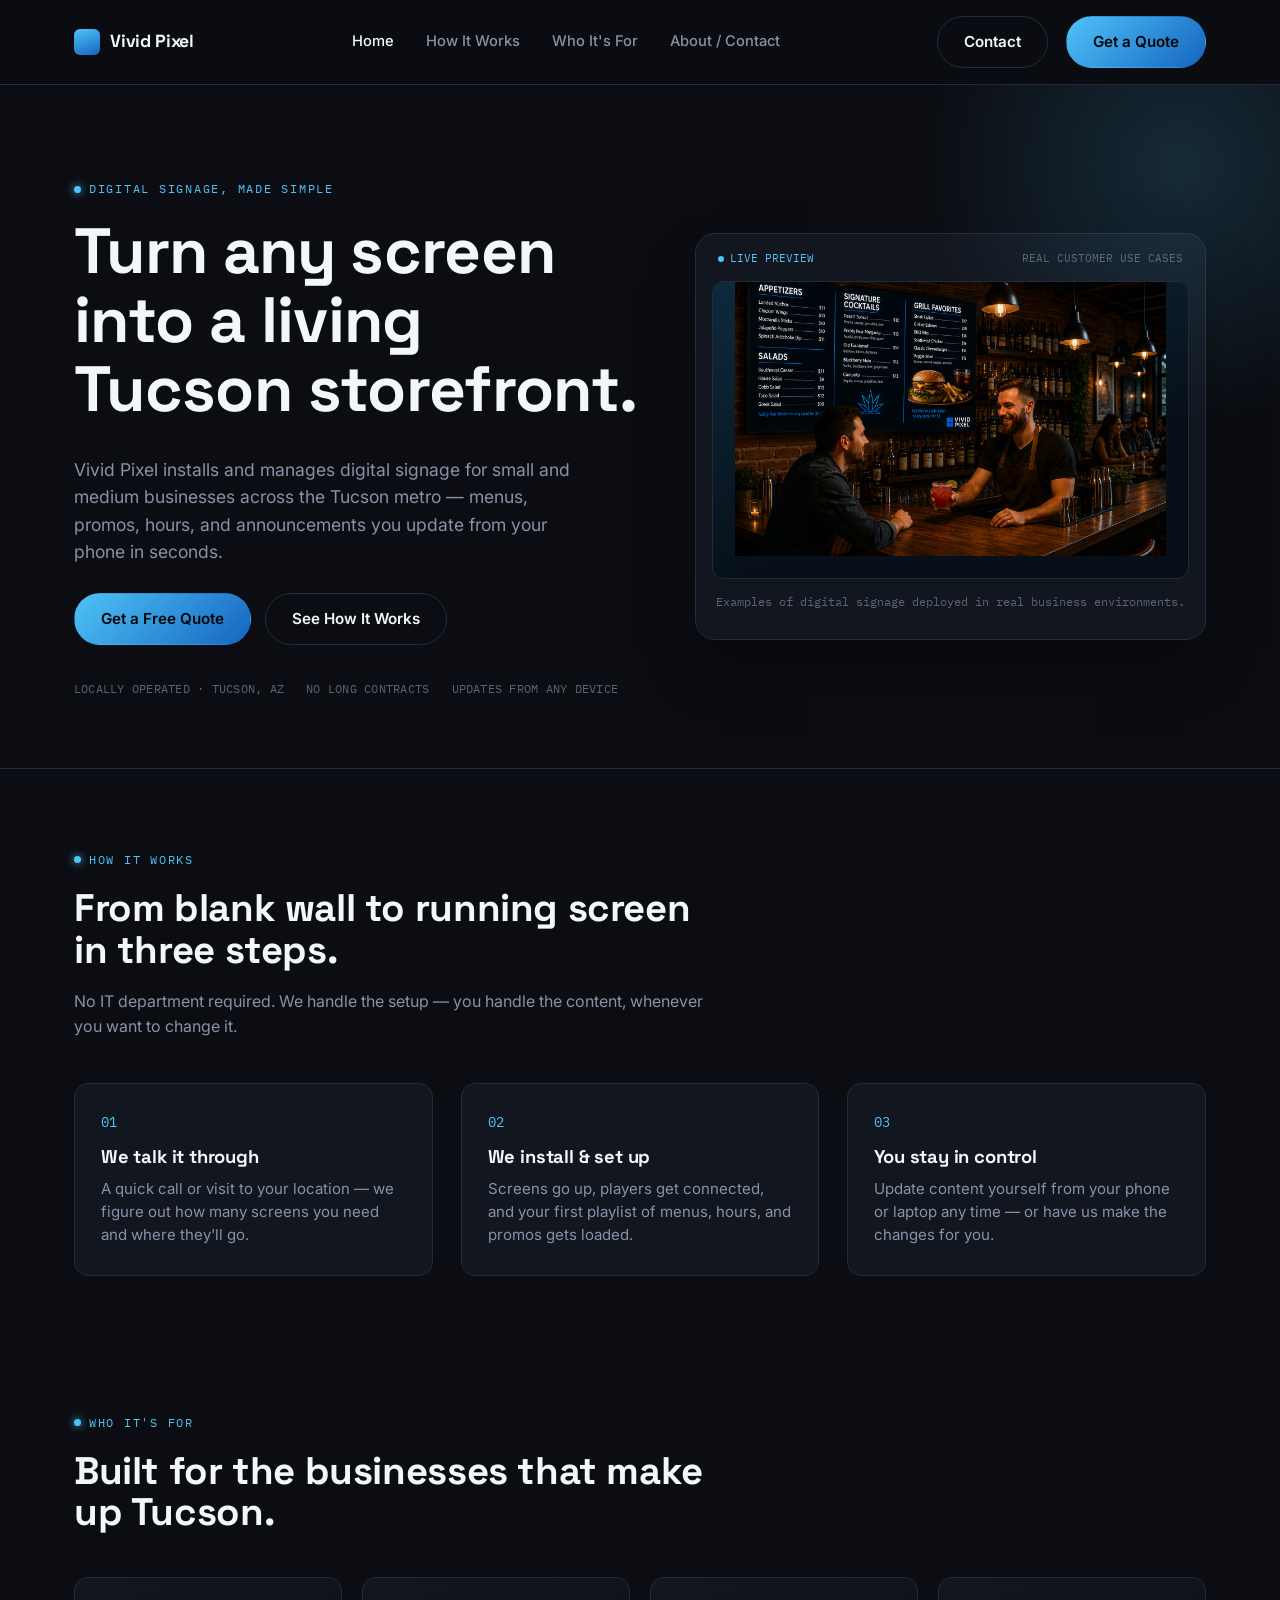
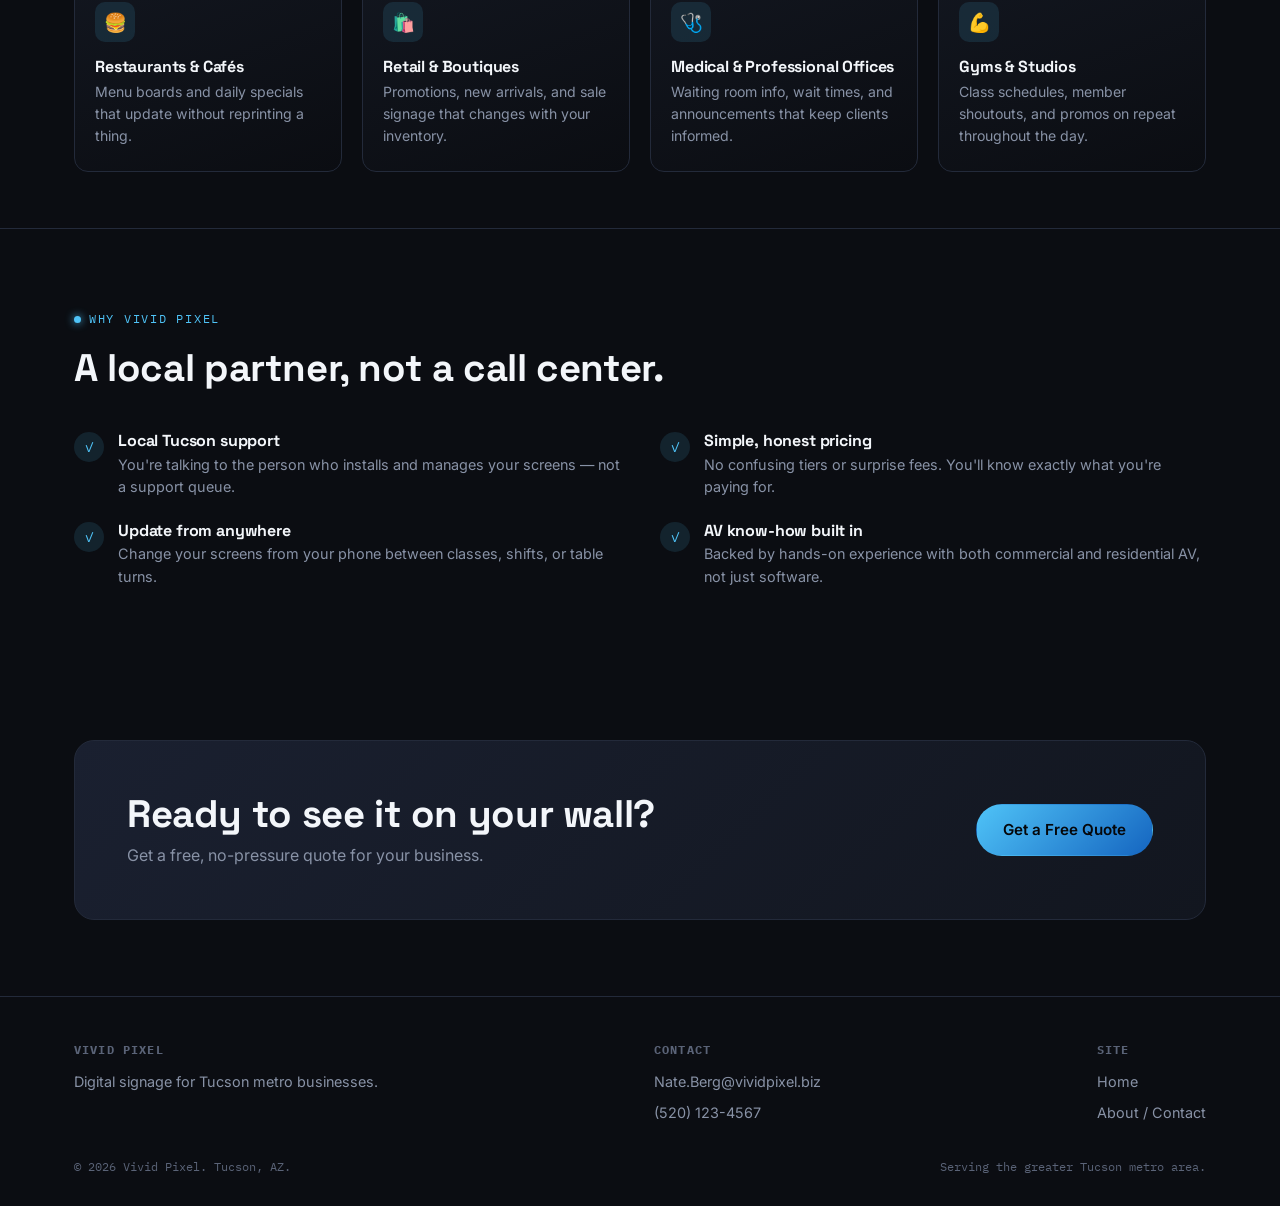
==== index.html @ 78b9375d "Remove screen progress bar from index.html Removed the screen progress bar from the HTML." ====
<!DOCTYPE html>
<html lang="en">
<head>
<meta charset="UTF-8">
<meta name="viewport" content="width=device-width, initial-scale=1.0">
<title>Vivid Pixel — Digital Signage for Tucson Businesses</title>
<meta name="description" content="Vivid Pixel puts easy, affordable digital signage on your screens — menus, promos, and updates you can push from your phone. Serving the Tucson, AZ metro area.">
<link rel="icon" href="assets/logo.png">
<link rel="preconnect" href="https://fonts.googleapis.com">
<link href="https://fonts.googleapis.com/css2?family=Space+Grotesk:wght@500;700&family=Inter:wght@400;500;600&family=IBM+Plex+Mono:wght@400;500&display=swap" rel="stylesheet">
<link rel="stylesheet" href="style.css">
</head>
<body>

<header class="site-header">
  <div class="wrap">
    <a href="index.html" class="brand">
      <span class="brand-mark"></span>
      Vivid Pixel
    </a>
    <nav class="main-nav">
      <a class="nav-link" href="index.html" aria-current="page">Home</a>
      <a class="nav-link" href="index.html#how-it-works">How It Works</a>
      <a class="nav-link" href="index.html#who-its-for">Who It's For</a>
      <a class="nav-link" href="about.html">About / Contact</a>
    </nav>
    <div class="nav-cta">
      <a href="about.html" class="btn btn-ghost">Contact</a>
      <a href="about.html#quote" class="btn btn-primary">Get a Quote</a>
      <button class="menu-toggle" aria-label="Toggle menu" aria-expanded="false">☰</button>
    </div>
  </div>
</header>

<main>
  <!-- HERO -->
  <section class="hero">
    <div class="wrap hero-grid">
      <div class="hero-copy">
        <span class="eyebrow">Digital Signage, Made Simple</span>
        <h1>Turn any screen into a living Tucson storefront.</h1>
        <p class="lead">Vivid Pixel installs and manages digital signage for small and medium businesses across the Tucson metro — menus, promos, hours, and announcements you update from your phone in seconds.</p>
        <div class="hero-actions">
          <a href="about.html#quote" class="btn btn-primary">Get a Free Quote</a>
          <a href="#how-it-works" class="btn btn-ghost">See How It Works</a>
        </div>
        <div class="hero-trust">
          <span>LOCALLY OPERATED · TUCSON, AZ</span>
          <span>NO LONG CONTRACTS</span>
          <span>UPDATES FROM ANY DEVICE</span>
        </div>
      </div>

      <div class="hero-visual">
        <div class="screen-mockup">
          <div class="screen-mockup-bar">
            <span class="live">LIVE PREVIEW</span>
            <span>REAL CUSTOMER USE CASES</span>
          </div>
          <div class="screen image-screen">
            <div class="slide active">
              <img src="assets/industries/restaurant-menu-01.png" alt="Restaurant Menu Preview" />
            </div>
            <div class="slide">
              <img src="assets/industries/salon-services-01.png" alt="Salon Services Preview" />
            </div>
          </div>
        <p class="mockup-caption">Examples of digital signage deployed in real business environments.</p>
      </div>
    </div>
  </section>

  <hr class="divider">

  <!-- HOW IT WORKS -->
  <section id="how-it-works">
    <div class="wrap">
      <div class="section-head">
        <span class="eyebrow">How It Works</span>
        <h2>From blank wall to running screen in three steps.</h2>
        <p>No IT department required. We handle the setup — you handle the content, whenever you want to change it.</p>
      </div>
      <div class="steps">
        <div class="step">
          <span class="num">01</span>
          <h3>We talk it through</h3>
          <p>A quick call or visit to your location — we figure out how many screens you need and where they'll go.</p>
        </div>
        <div class="step">
          <span class="num">02</span>
          <h3>We install &amp; set up</h3>
          <p>Screens go up, players get connected, and your first playlist of menus, hours, and promos gets loaded.</p>
        </div>
        <div class="step">
          <span class="num">03</span>
          <h3>You stay in control</h3>
          <p>Update content yourself from your phone or laptop any time — or have us make the changes for you.</p>
        </div>
      </div>
    </div>
  </section>

  <!-- WHO IT'S FOR -->
  <section id="who-its-for" class="tight">
    <div class="wrap">
      <div class="section-head">
        <span class="eyebrow">Who It's For</span>
        <h2>Built for the businesses that make up Tucson.</h2>
      </div>
      <div class="use-grid">
        <div class="use-card">
          <div class="icon">🍔</div>
          <h3>Restaurants &amp; Cafés</h3>
          <p>Menu boards and daily specials that update without reprinting a thing.</p>
        </div>
        <div class="use-card">
          <div class="icon">🛍️</div>
          <h3>Retail &amp; Boutiques</h3>
          <p>Promotions, new arrivals, and sale signage that changes with your inventory.</p>
        </div>
        <div class="use-card">
          <div class="icon">🩺</div>
          <h3>Medical &amp; Professional Offices</h3>
          <p>Waiting room info, wait times, and announcements that keep clients informed.</p>
        </div>
        <div class="use-card">
          <div class="icon">💪</div>
          <h3>Gyms &amp; Studios</h3>
          <p>Class schedules, member shoutouts, and promos on repeat throughout the day.</p>
        </div>
      </div>
    </div>
  </section>

  <hr class="divider">

  <!-- WHY VIVID PIXEL -->
  <section>
    <div class="wrap">
      <div class="section-head">
        <span class="eyebrow">Why Vivid Pixel</span>
        <h2>A local partner, not a call center.</h2>
      </div>
      <div class="why-grid">
        <div class="why-item">
          <span class="mark">✓</span>
          <div>
            <h3>Local Tucson support</h3>
            <p>You're talking to the person who installs and manages your screens — not a support queue.</p>
          </div>
        </div>
        <div class="why-item">
          <span class="mark">✓</span>
          <div>
            <h3>Simple, honest pricing</h3>
            <p>No confusing tiers or surprise fees. You'll know exactly what you're paying for.</p>
          </div>
        </div>
        <div class="why-item">
          <span class="mark">✓</span>
          <div>
            <h3>Update from anywhere</h3>
            <p>Change your screens from your phone between classes, shifts, or table turns.</p>
          </div>
        </div>
        <div class="why-item">
          <span class="mark">✓</span>
          <div>
            <h3>AV know-how built in</h3>
            <p>Backed by hands-on experience with both commercial and residential AV, not just software.</p>
          </div>
        </div>
      </div>
    </div>
  </section>

  <!-- CTA -->
  <section>
    <div class="wrap">
      <div class="cta-band">
        <div>
          <h2>Ready to see it on your wall?</h2>
          <p>Get a free, no-pressure quote for your business.</p>
        </div>
        <a href="about.html#quote" class="btn btn-primary">Get a Free Quote</a>
      </div>
    </div>
  </section>
</main>

<footer class="site-footer">
  <div class="wrap">
    <div class="footer-grid">
      <div class="footer-col">
        <h4>Vivid Pixel</h4>
        <p>Digital signage for Tucson metro businesses.</p>
      </div>
      <div class="footer-col">
        <h4>Contact</h4>
        <a href="mailto:Nate.Berg@vividpixel.biz">Nate.Berg@vividpixel.biz</a>
        <a href="tel:5201234567">(520) 123-4567</a>
      </div>
      <div class="footer-col">
        <h4>Site</h4>
        <a href="index.html">Home</a>
        <a href="about.html">About / Contact</a>
      </div>
    </div>
    <div class="footer-bottom">
      <span>© 2026 Vivid Pixel. Tucson, AZ.</span>
      <span>Serving the greater Tucson metro area.</span>
    </div>
  </div>
</footer>

<script src="script.js"></script>
</body>
</html>
---- style.css ----
/* ===== Vivid Pixel — Design Tokens ===== */
:root {
  --bg: #0B0D12;
  --surface: #12161F;
  --surface-2: #1A2030;
  --border: #232A3A;
  --blue-light: #4FC3F7;
  --blue-deep: #1565C0;
  --white: #F3F6FA;
  --muted: #8892A6;
  --muted-dim: #5A6377;

  --font-display: 'Space Grotesk', sans-serif;
  --font-body: 'Inter', sans-serif;
  --font-mono: 'IBM Plex Mono', monospace;

  --radius: 14px;
  --radius-sm: 8px;
  --max-width: 1180px;
}

* { box-sizing: border-box; }
html { scroll-behavior: smooth; }

body {
  margin: 0;
  background: var(--bg);
  color: var(--white);
  font-family: var(--font-body);
  line-height: 1.55;
  -webkit-font-smoothing: antialiased;
}

img { max-width: 100%; display: block; }

a { color: inherit; text-decoration: none; }

.wrap {
  max-width: var(--max-width);
  margin: 0 auto;
  padding: 0 24px;
}

h1, h2, h3 {
  font-family: var(--font-display);
  font-weight: 700;
  line-height: 1.08;
  margin: 0 0 0.5em 0;
  letter-spacing: -0.01em;
}

h1 { font-size: clamp(2.4rem, 5vw, 4rem); }
h2 { font-size: clamp(1.7rem, 3.2vw, 2.4rem); }
h3 { font-size: 1.15rem; }

p { color: var(--muted); margin: 0 0 1em 0; }

.eyebrow {
  font-family: var(--font-mono);
  font-size: 0.78rem;
  letter-spacing: 0.14em;
  text-transform: uppercase;
  color: var(--blue-light);
  display: inline-flex;
  align-items: center;
  gap: 8px;
  margin-bottom: 18px;
}

.eyebrow::before {
  content: '';
  width: 7px;
  height: 7px;
  border-radius: 50%;
  background: var(--blue-light);
  box-shadow: 0 0 8px var(--blue-light);
}

/* Buttons */
.btn {
  display: inline-flex;
  align-items: center;
  justify-content: center;
  gap: 8px;
  padding: 13px 26px;
  border-radius: 999px;
  font-family: var(--font-body);
  font-weight: 600;
  font-size: 0.95rem;
  cursor: pointer;
  border: 1px solid transparent;
  transition: transform 0.15s ease, box-shadow 0.15s ease, background 0.15s ease, border-color 0.15s ease;
}

.btn:focus-visible {
  outline: 2px solid var(--blue-light);
  outline-offset: 3px;
}

.btn-primary {
  background: linear-gradient(135deg, var(--blue-light), var(--blue-deep));
  color: #05070A;
}
.btn-primary:hover { transform: translateY(-2px); box-shadow: 0 10px 24px rgba(79, 195, 247, 0.28); }

.btn-ghost {
  background: transparent;
  border-color: var(--border);
  color: var(--white);
}
.btn-ghost:hover { border-color: var(--blue-light); color: var(--blue-light); }

/* ===== Header ===== */
.site-header {
  position: sticky;
  top: 0;
  z-index: 50;
  background: rgba(11, 13, 18, 0.85);
  backdrop-filter: blur(10px);
  border-bottom: 1px solid var(--border);
}

.site-header .wrap {
  display: flex;
  align-items: center;
  justify-content: space-between;
  padding-top: 16px;
  padding-bottom: 16px;
}

.brand {
  display: flex;
  align-items: center;
  gap: 10px;
  font-family: var(--font-display);
  font-weight: 700;
  font-size: 1.1rem;
  letter-spacing: -0.01em;
}

.brand-mark {
  width: 26px;
  height: 26px;
  border-radius: 6px;
  background: linear-gradient(160deg, var(--blue-light), var(--blue-deep));
  flex-shrink: 0;
}

nav.main-nav {
  display: flex;
  align-items: center;
  gap: 32px;
}

nav.main-nav a.nav-link {
  font-size: 0.92rem;
  color: var(--muted);
  font-weight: 500;
  transition: color 0.15s ease;
}
nav.main-nav a.nav-link:hover,
nav.main-nav a.nav-link[aria-current="page"] { color: var(--white); }

.nav-cta { display: flex; align-items: center; gap: 18px; }

.menu-toggle {
  display: none;
  background: none;
  border: 1px solid var(--border);
  border-radius: 8px;
  width: 42px;
  height: 42px;
  color: var(--white);
  font-size: 1.3rem;
  cursor: pointer;
}

@media (max-width: 860px) {
  nav.main-nav { display: none; }
  .nav-cta .btn-ghost { display: none; }
  .menu-toggle { display: block; }

  nav.main-nav.open {
    display: flex;
    flex-direction: column;
    align-items: flex-start;
    gap: 4px;
    position: absolute;
    top: 68px;
    left: 0;
    right: 0;
    background: var(--surface);
    border-bottom: 1px solid var(--border);
    padding: 12px 24px 20px;
  }
  nav.main-nav.open a.nav-link {
    padding: 12px 0;
    width: 100%;
    border-bottom: 1px solid var(--border);
  }
}

/* ===== Hero ===== */
.hero {
  padding: 90px 0 70px;
  position: relative;
  overflow: hidden;
}

.hero::before {
  content: '';
  position: absolute;
  top: -180px;
  right: -160px;
  width: 520px;
  height: 520px;
  background: radial-gradient(circle, rgba(79,195,247,0.16), transparent 70%);
  pointer-events: none;
}

.hero-grid {
  display: grid;
  grid-template-columns: 1.05fr 0.95fr;
  gap: 56px;
  align-items: center;
}

@media (max-width: 900px) {
  .hero-grid { grid-template-columns: 1fr; }
}

.hero-copy p.lead {
  font-size: 1.1rem;
  max-width: 46ch;
  margin-bottom: 28px;
}

.hero-actions { display: flex; gap: 14px; flex-wrap: wrap; margin-bottom: 34px; }

.hero-trust {
  display: flex;
  gap: 22px;
  flex-wrap: wrap;
  font-family: var(--font-mono);
  font-size: 0.78rem;
  color: var(--muted-dim);
  letter-spacing: 0.02em;
}

/* Signature: mock signage screen */
.screen-mockup {
  background: var(--surface);
  border: 1px solid var(--border);
  border-radius: 20px;
  padding: 16px;
  box-shadow: 0 30px 60px -20px rgba(0,0,0,0.6);
}

.screen-mockup-bar {
  display: flex;
  align-items: center;
  justify-content: space-between;
  padding: 0 6px 14px;
  font-family: var(--font-mono);
  font-size: 0.7rem;
  color: var(--muted-dim);
}

.screen-mockup-bar .live {
  display: inline-flex;
  align-items: center;
  gap: 6px;
  color: var(--blue-light);
}
.screen-mockup-bar .live::before {
  content: '';
  width: 6px;
  height: 6px;
  border-radius: 50%;
  background: var(--blue-light);
  animation: pulse 1.6s infinite ease-in-out;
}

@keyframes pulse {
  0%, 100% { opacity: 1; }
  50% { opacity: 0.25; }
}

.screen {
  position: relative;
  aspect-ratio: 16 / 10;
  border-radius: 12px;
  overflow: hidden;
  background: linear-gradient(160deg, #0E2A3D, #071019 65%);
  border: 1px solid var(--border);
}

.slide {
  position: absolute;
  inset: 0;
  display: flex;
  flex-direction: column;
  justify-content: flex-end;
  padding: 22px;
  opacity: 0;
  transform: scale(1.02);
  transition: opacity 0.6s ease, transform 0.6s ease;
}
.slide.active { opacity: 1; transform: scale(1); }

.slide .tag {
  font-family: var(--font-mono);
  font-size: 0.68rem;
  color: var(--blue-light);
  letter-spacing: 0.1em;
  text-transform: uppercase;
  margin-bottom: 8px;
}
.slide h4 {
  font-family: var(--font-display);
  font-size: 1.5rem;
  margin: 0 0 4px 0;
  color: var(--white);
}
.slide p { color: rgba(243,246,250,0.75); margin: 0; font-size: 0.9rem; }

.screen-progress {
  height: 3px;
  background: var(--border);
  border-radius: 3px;
  margin-top: 12px;
  overflow: hidden;
}
.screen-progress-bar {
  height: 100%;
  width: 0%;
  background: linear-gradient(90deg, var(--blue-light), var(--blue-deep));
}
.screen-progress-bar.animate { animation: fillbar 4s linear; }
@keyframes fillbar { from { width: 0%; } to { width: 100%; } }

.mockup-caption {
  text-align: center;
  font-family: var(--font-mono);
  font-size: 0.72rem;
  color: var(--muted-dim);
  margin-top: 14px;
}

/* ===== Sections ===== */
section { padding: 76px 0; }
section.tight { padding: 56px 0; }
.section-head { max-width: 640px; margin-bottom: 44px; }
.section-head p { margin: 0; }

.divider { border: none; border-top: 1px solid var(--border); margin: 0; }

/* Steps */
.steps {
  display: grid;
  grid-template-columns: repeat(3, 1fr);
  gap: 28px;
}
@media (max-width: 780px) { .steps { grid-template-columns: 1fr; } }

.step {
  background: var(--surface);
  border: 1px solid var(--border);
  border-radius: var(--radius);
  padding: 28px 26px;
}
.step .num {
  font-family: var(--font-mono);
  color: var(--blue-light);
  font-size: 0.85rem;
  margin-bottom: 14px;
  display: block;
}
.step h3 { margin-bottom: 10px; }
.step p { margin: 0; font-size: 0.94rem; }

/* Use case grid */
.use-grid {
  display: grid;
  grid-template-columns: repeat(4, 1fr);
  gap: 20px;
}
@media (max-width: 980px) { .use-grid { grid-template-columns: repeat(2, 1fr); } }
@media (max-width: 560px) { .use-grid { grid-template-columns: 1fr; } }

.use-card {
  border: 1px solid var(--border);
  border-radius: var(--radius);
  padding: 24px 20px;
  background: linear-gradient(160deg, var(--surface), var(--bg));
  transition: border-color 0.15s ease, transform 0.15s ease;
}
.use-card:hover { border-color: var(--blue-light); transform: translateY(-3px); }
.use-card .icon {
  width: 40px; height: 40px;
  border-radius: 10px;
  background: rgba(79,195,247,0.12);
  color: var(--blue-light);
  display: flex; align-items: center; justify-content: center;
  margin-bottom: 16px;
  font-size: 1.15rem;
}
.use-card h3 { font-size: 1rem; margin-bottom: 6px; }
.use-card p { font-size: 0.88rem; margin: 0; }

/* Why list */
.why-grid {
  display: grid;
  grid-template-columns: repeat(2, 1fr);
  gap: 24px 40px;
}
@media (max-width: 700px) { .why-grid { grid-template-columns: 1fr; } }

.why-item { display: flex; gap: 14px; }
.why-item .mark {
  flex-shrink: 0;
  width: 30px; height: 30px;
  border-radius: 50%;
  background: rgba(79,195,247,0.12);
  color: var(--blue-light);
  display: flex; align-items: center; justify-content: center;
  font-family: var(--font-mono);
  font-size: 0.85rem;
}
.why-item h3 { font-size: 1rem; margin-bottom: 4px; }
.why-item p { margin: 0; font-size: 0.9rem; }

/* CTA band */
.cta-band {
  background: linear-gradient(135deg, var(--surface-2), var(--surface));
  border: 1px solid var(--border);
  border-radius: 20px;
  padding: 52px;
  display: flex;
  align-items: center;
  justify-content: space-between;
  gap: 30px;
  flex-wrap: wrap;
}
.cta-band h2 { margin-bottom: 8px; }
.cta-band p { margin: 0; }

/* Footer */
footer.site-footer {
  border-top: 1px solid var(--border);
  padding: 44px 0 30px;
}
.footer-grid {
  display: flex;
  justify-content: space-between;
  gap: 30px;
  flex-wrap: wrap;
  margin-bottom: 26px;
}
.footer-col h4 {
  font-family: var(--font-mono);
  font-size: 0.72rem;
  letter-spacing: 0.1em;
  text-transform: uppercase;
  color: var(--muted-dim);
  margin: 0 0 12px 0;
}
.footer-col a, .footer-col p {
  display: block;
  font-size: 0.9rem;
  color: var(--muted);
  margin: 0 0 8px 0;
}
.footer-col a:hover { color: var(--blue-light); }
.footer-bottom {
  font-family: var(--font-mono);
  font-size: 0.75rem;
  color: var(--muted-dim);
  display: flex;
  justify-content: space-between;
  flex-wrap: wrap;
  gap: 10px;
}

/* ===== About / Contact page ===== */
.about-grid {
  display: grid;
  grid-template-columns: 1fr 1fr;
  gap: 56px;
  align-items: start;
}
@media (max-width: 900px) { .about-grid { grid-template-columns: 1fr; } }

.badge-row { display: flex; gap: 10px; flex-wrap: wrap; margin-top: 22px; }
.badge {
  font-family: var(--font-mono);
  font-size: 0.72rem;
  color: var(--muted);
  border: 1px solid var(--border);
  border-radius: 999px;
  padding: 6px 12px;
}

.contact-card {
  background: var(--surface);
  border: 1px solid var(--border);
  border-radius: var(--radius);
  padding: 32px;
}
.contact-row {
  display: flex;
  gap: 14px;
  padding: 14px 0;
  border-bottom: 1px solid var(--border);
}
.contact-row:last-child { border-bottom: none; }
.contact-row .icon {
  width: 34px; height: 34px;
  border-radius: 8px;
  background: rgba(79,195,247,0.12);
  color: var(--blue-light);
  display: flex; align-items: center; justify-content: center;
  flex-shrink: 0;
  font-size: 0.95rem;
}
.contact-row .label {
  font-family: var(--font-mono);
  font-size: 0.68rem;
  letter-spacing: 0.08em;
  text-transform: uppercase;
  color: var(--muted-dim);
  margin-bottom: 2px;
}
.contact-row .value { color: var(--white); font-size: 0.96rem; }
.contact-row .note { color: var(--muted-dim); font-size: 0.8rem; margin-top: 2px; }

form.quote-form {
  background: var(--surface);
  border: 1px solid var(--border);
  border-radius: var(--radius);
  padding: 32px;
  display: grid;
  gap: 18px;
}
.form-row { display: grid; grid-template-columns: 1fr 1fr; gap: 18px; }
@media (max-width: 560px) { .form-row { grid-template-columns: 1fr; } }

.field label {
  display: block;
  font-family: var(--font-mono);
  font-size: 0.72rem;
  letter-spacing: 0.06em;
  text-transform: uppercase;
  color: var(--muted-dim);
  margin-bottom: 8px;
}
.field input,
.field textarea,
.field select {
  width: 100%;
  background: var(--bg);
  border: 1px solid var(--border);
  border-radius: var(--radius-sm);
  padding: 12px 14px;
  color: var(--white);
  font-family: var(--font-body);
  font-size: 0.95rem;
}
.field input:focus,
.field textarea:focus,
.field select:focus {
  outline: none;
  border-color: var(--blue-light);
}
.field textarea { resize: vertical; min-height: 110px; }

.form-note {
  font-size: 0.82rem;
  color: var(--muted-dim);
  margin: 0;
}

.story p { font-size: 1rem; }
.story p:last-child { margin-bottom: 0; }
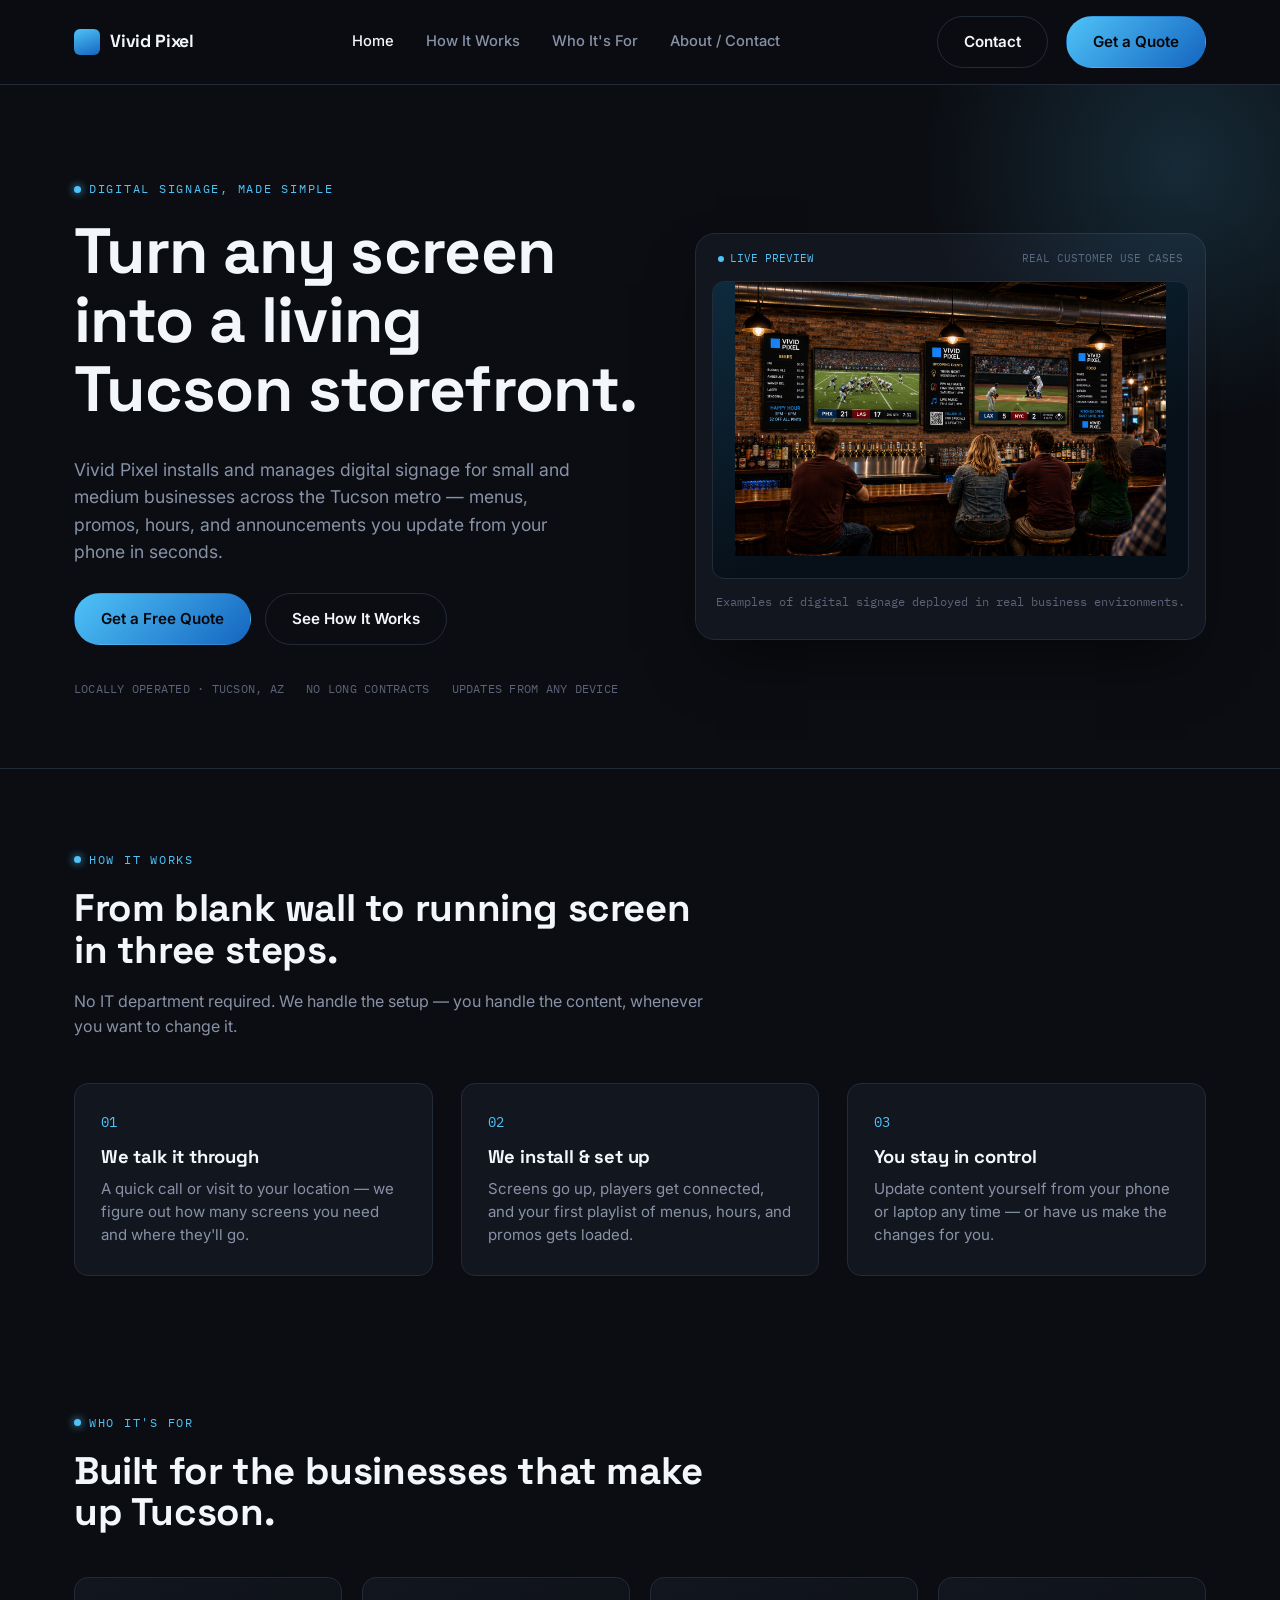
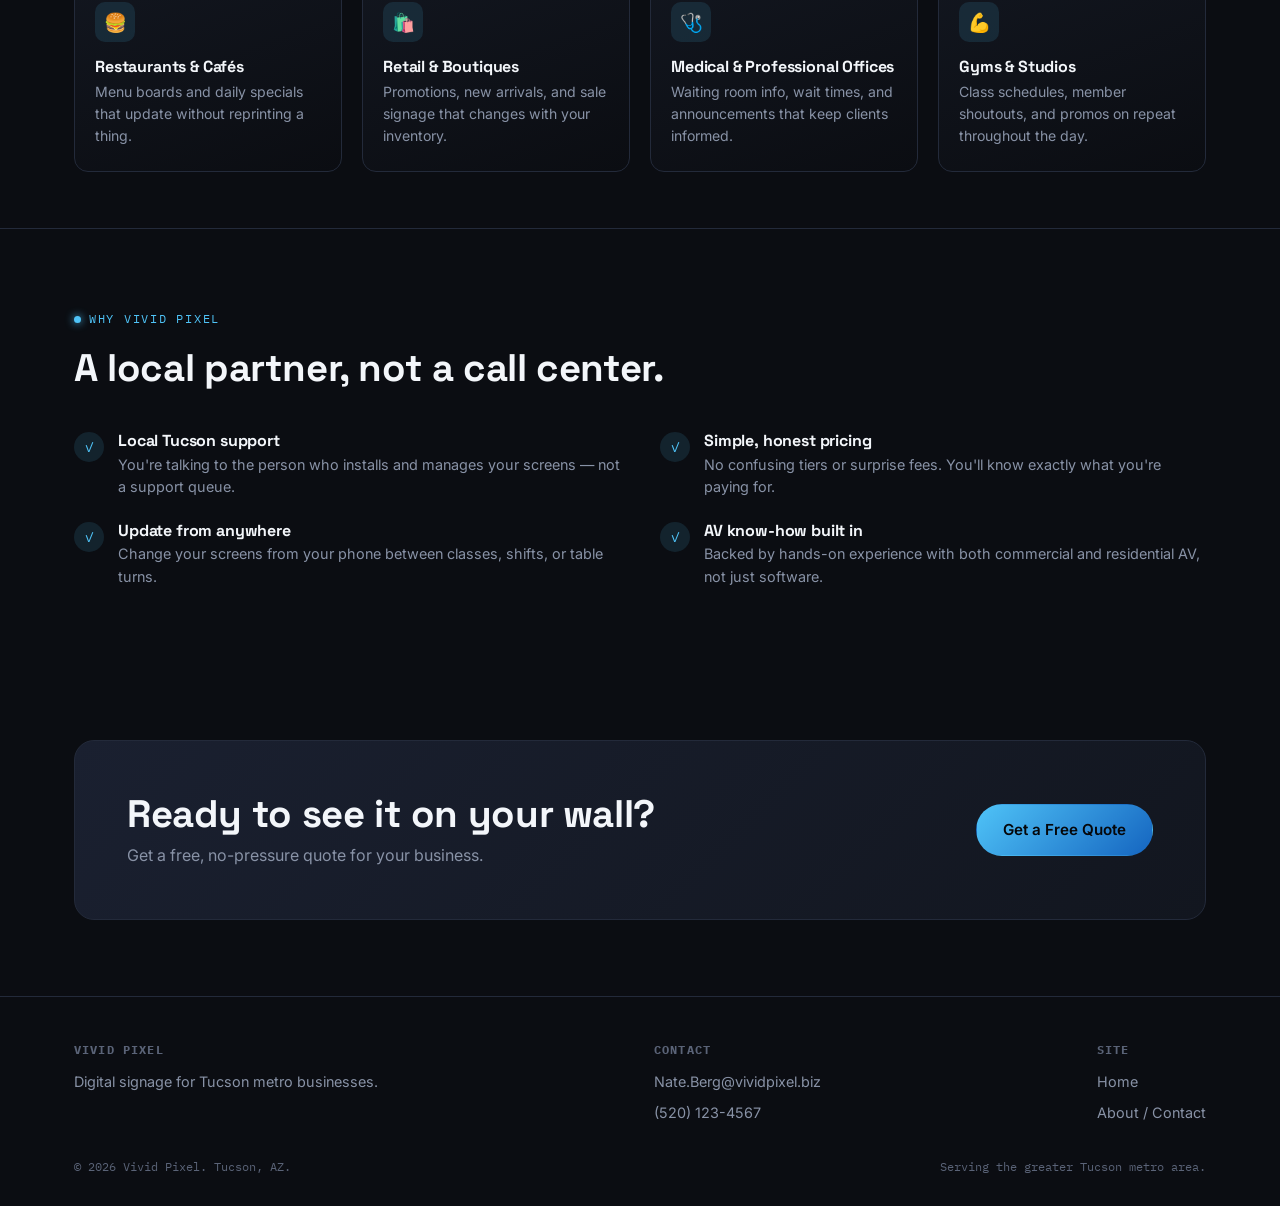
==== commit ae85dca3: "Replace restaurant menu image with sports bar menu" ====
--- a/index.html
+++ b/index.html
@@ -59,10 +59,13 @@
           </div>
           <div class="screen image-screen">
             <div class="slide active">
-              <img src="assets/industries/restaurant-menu-01.png" alt="Restaurant Menu Preview" />
+              <img src="assets/industries/sportsbar-menu-01.png" alt="Restaurant Menu Preview" />
             </div>
             <div class="slide">
               <img src="assets/industries/salon-services-01.png" alt="Salon Services Preview" />
+            </div>
+            <div class="slide">
+              <img src="assets/industries/restaurant-menu-01.png" alt="Restaurant Menu Preview" />
             </div>
           </div>
         <p class="mockup-caption">Examples of digital signage deployed in real business environments.</p>
--- a/style.css
+++ b/style.css
@@ -324,21 +324,6 @@
 }
 .slide p { color: rgba(243,246,250,0.75); margin: 0; font-size: 0.9rem; }
 
-.screen-progress {
-  height: 3px;
-  background: var(--border);
-  border-radius: 3px;
-  margin-top: 12px;
-  overflow: hidden;
-}
-.screen-progress-bar {
-  height: 100%;
-  width: 0%;
-  background: linear-gradient(90deg, var(--blue-light), var(--blue-deep));
-}
-.screen-progress-bar.animate { animation: fillbar 4s linear; }
-@keyframes fillbar { from { width: 0%; } to { width: 100%; } }
-
 .mockup-caption {
   text-align: center;
   font-family: var(--font-mono);
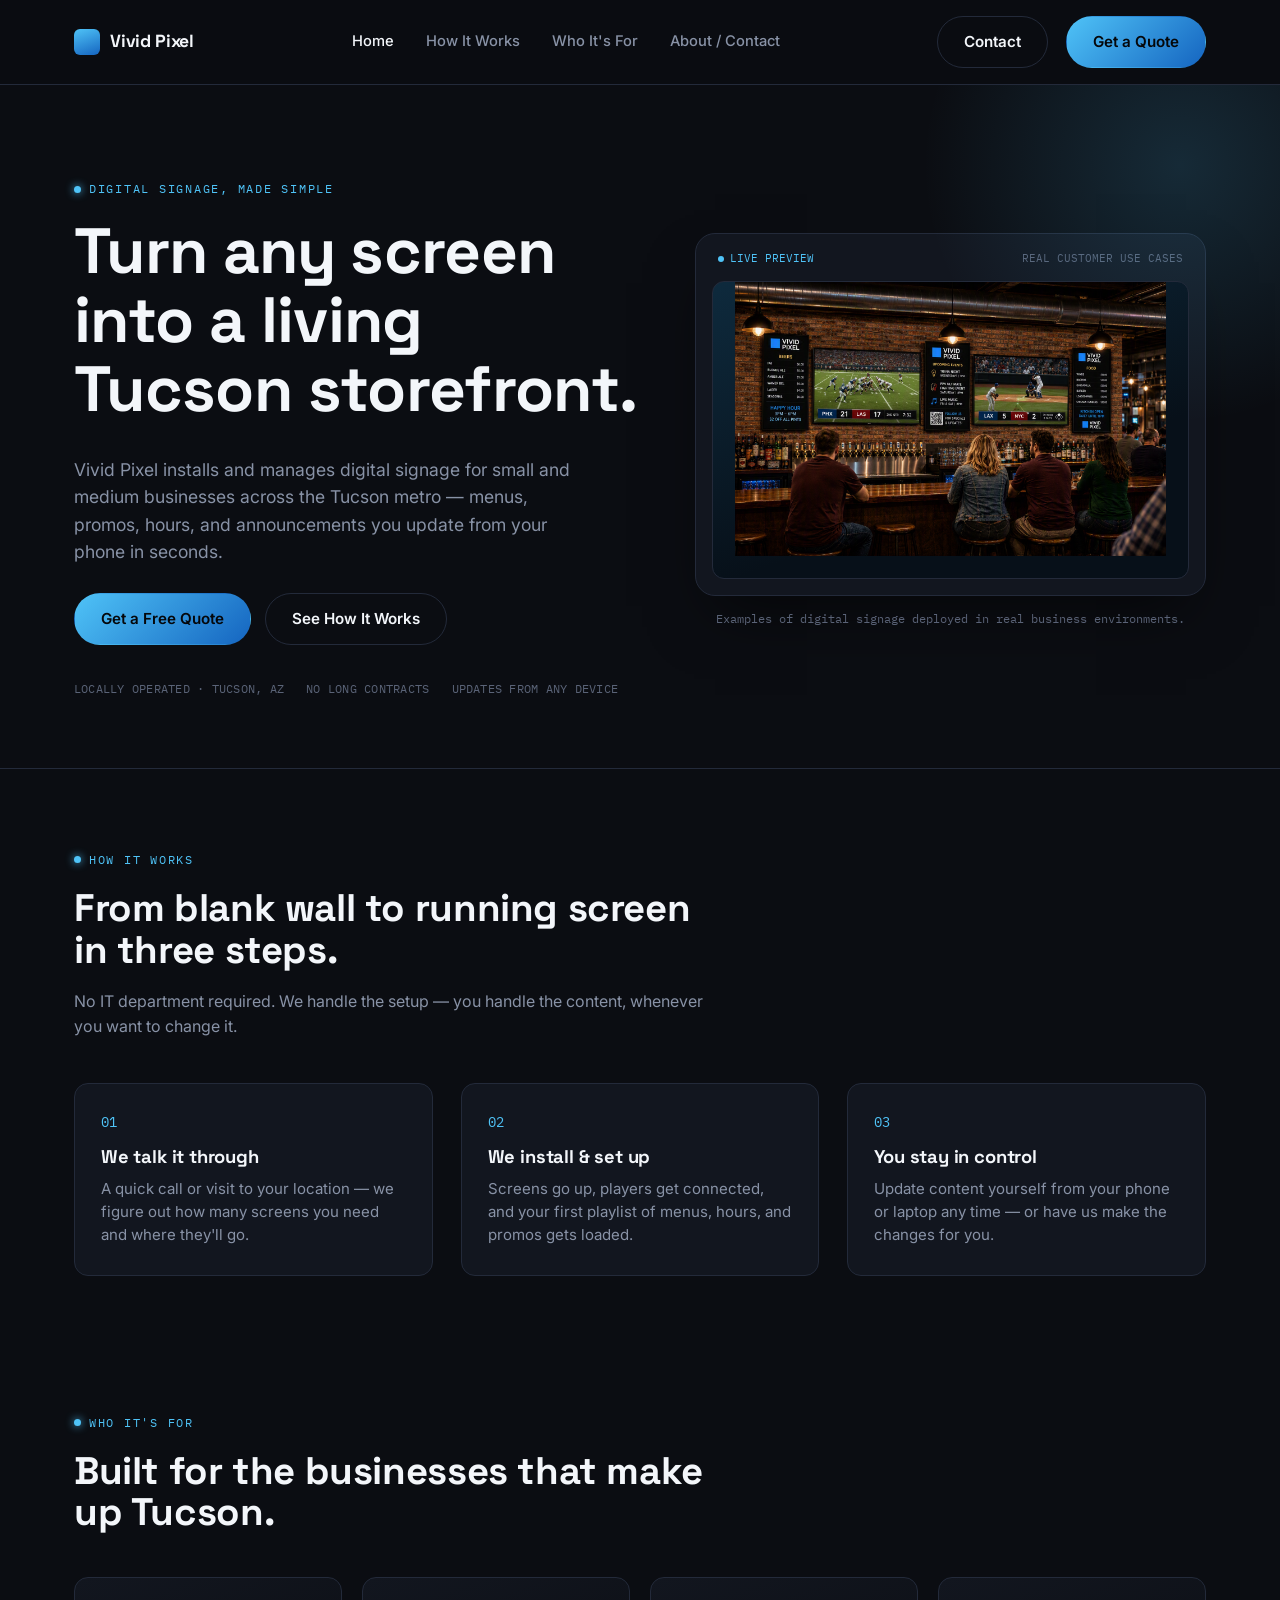
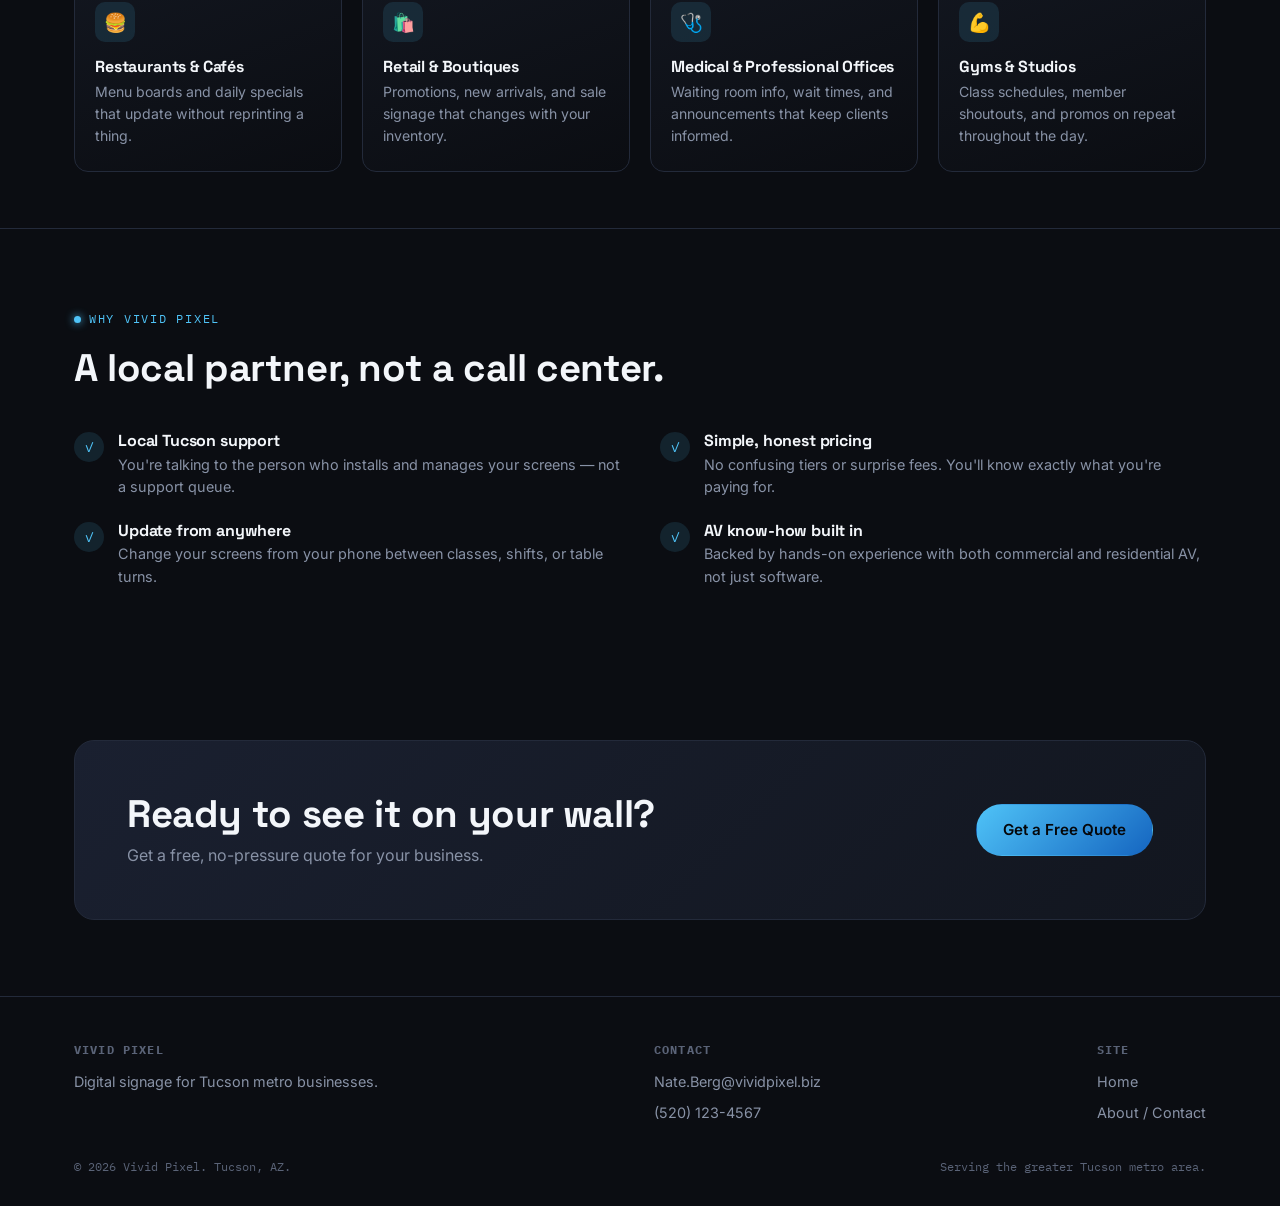
==== commit 5969a3d7: "Add files via upload" ====
--- a/index.html
+++ b/index.html
@@ -59,15 +59,16 @@
           </div>
           <div class="screen image-screen">
             <div class="slide active">
-              <img src="assets/industries/sportsbar-menu-01.png" alt="Restaurant Menu Preview" />
+              <img src="assets/industries/sportsbar-menu-01.png" alt="Sports bar menu screen preview" />
             </div>
             <div class="slide">
-              <img src="assets/industries/salon-services-01.png" alt="Salon Services Preview" />
+              <img src="assets/industries/salon-services-01.png" alt="Salon services screen preview" />
             </div>
             <div class="slide">
-              <img src="assets/industries/restaurant-menu-01.png" alt="Restaurant Menu Preview" />
+              <img src="assets/industries/restaurant-menu-01.png" alt="Restaurant menu screen preview" />
             </div>
           </div>
+        </div>
         <p class="mockup-caption">Examples of digital signage deployed in real business environments.</p>
       </div>
     </div>
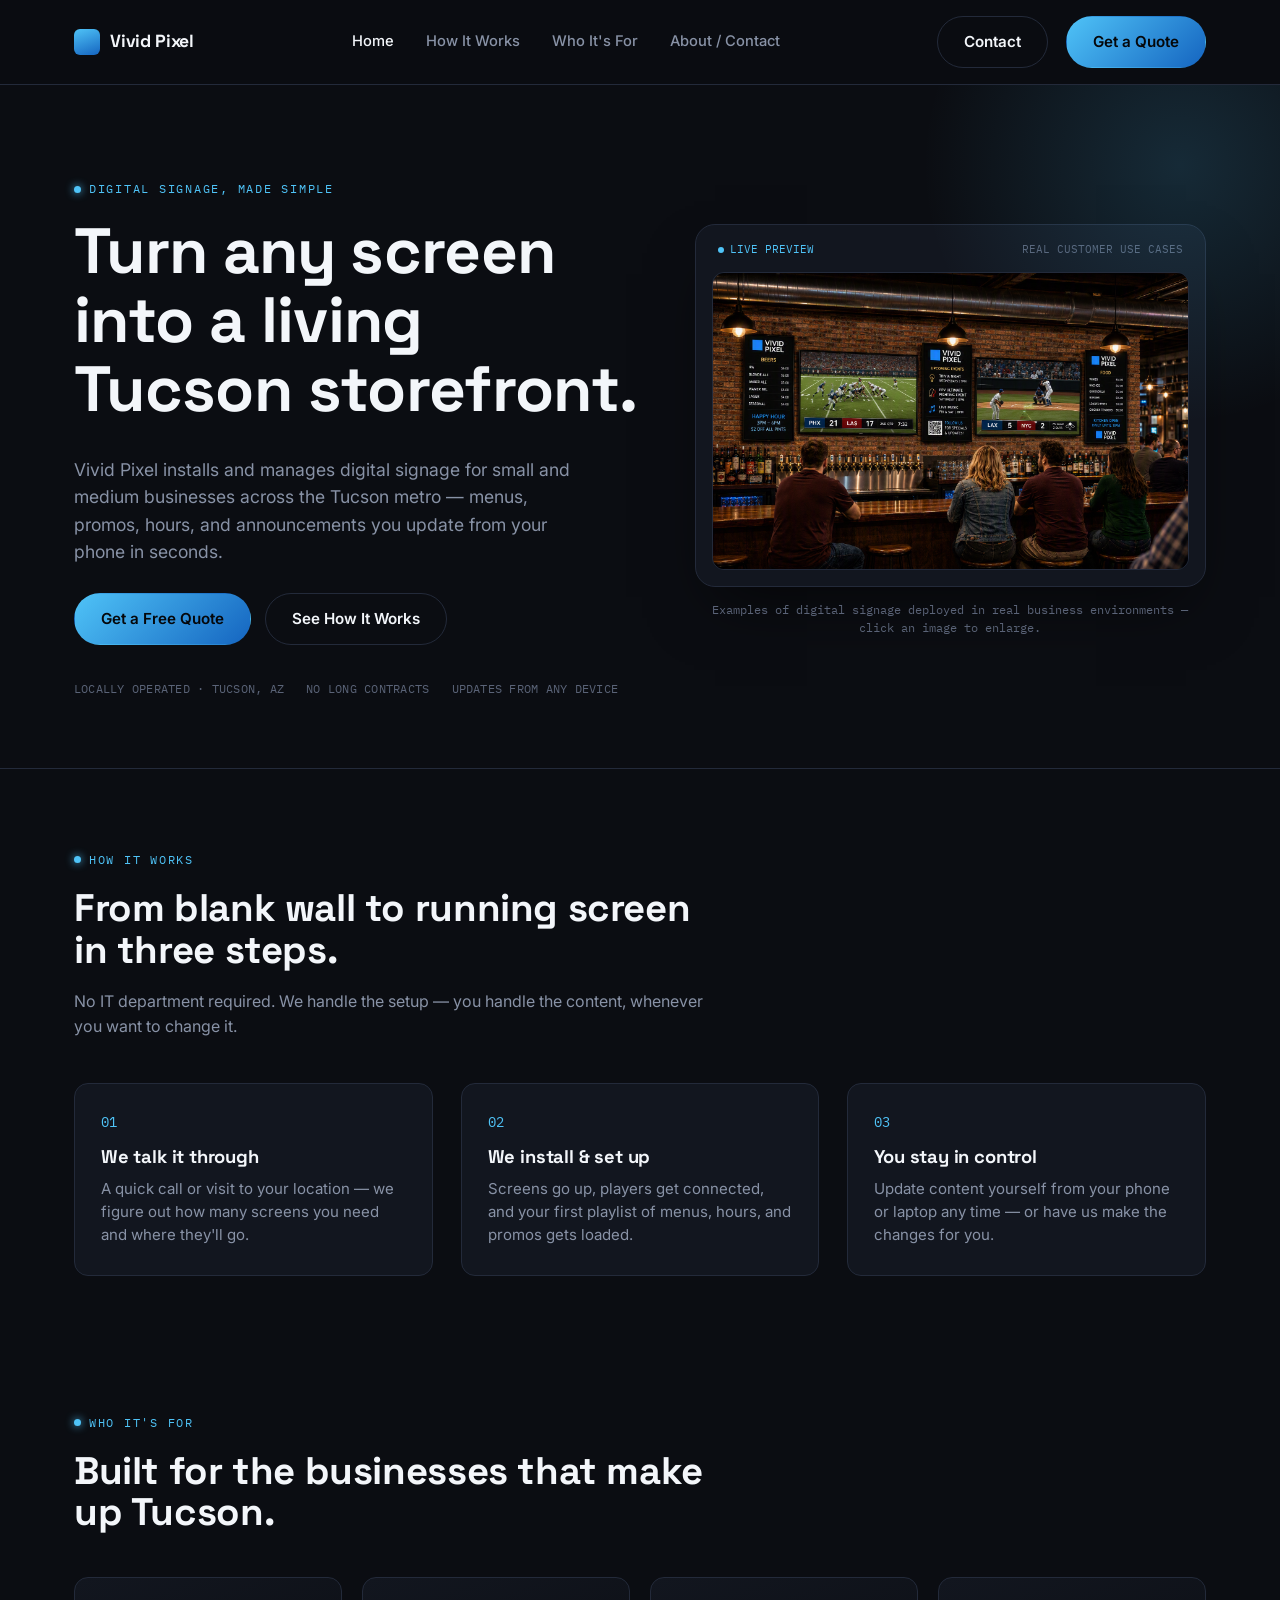
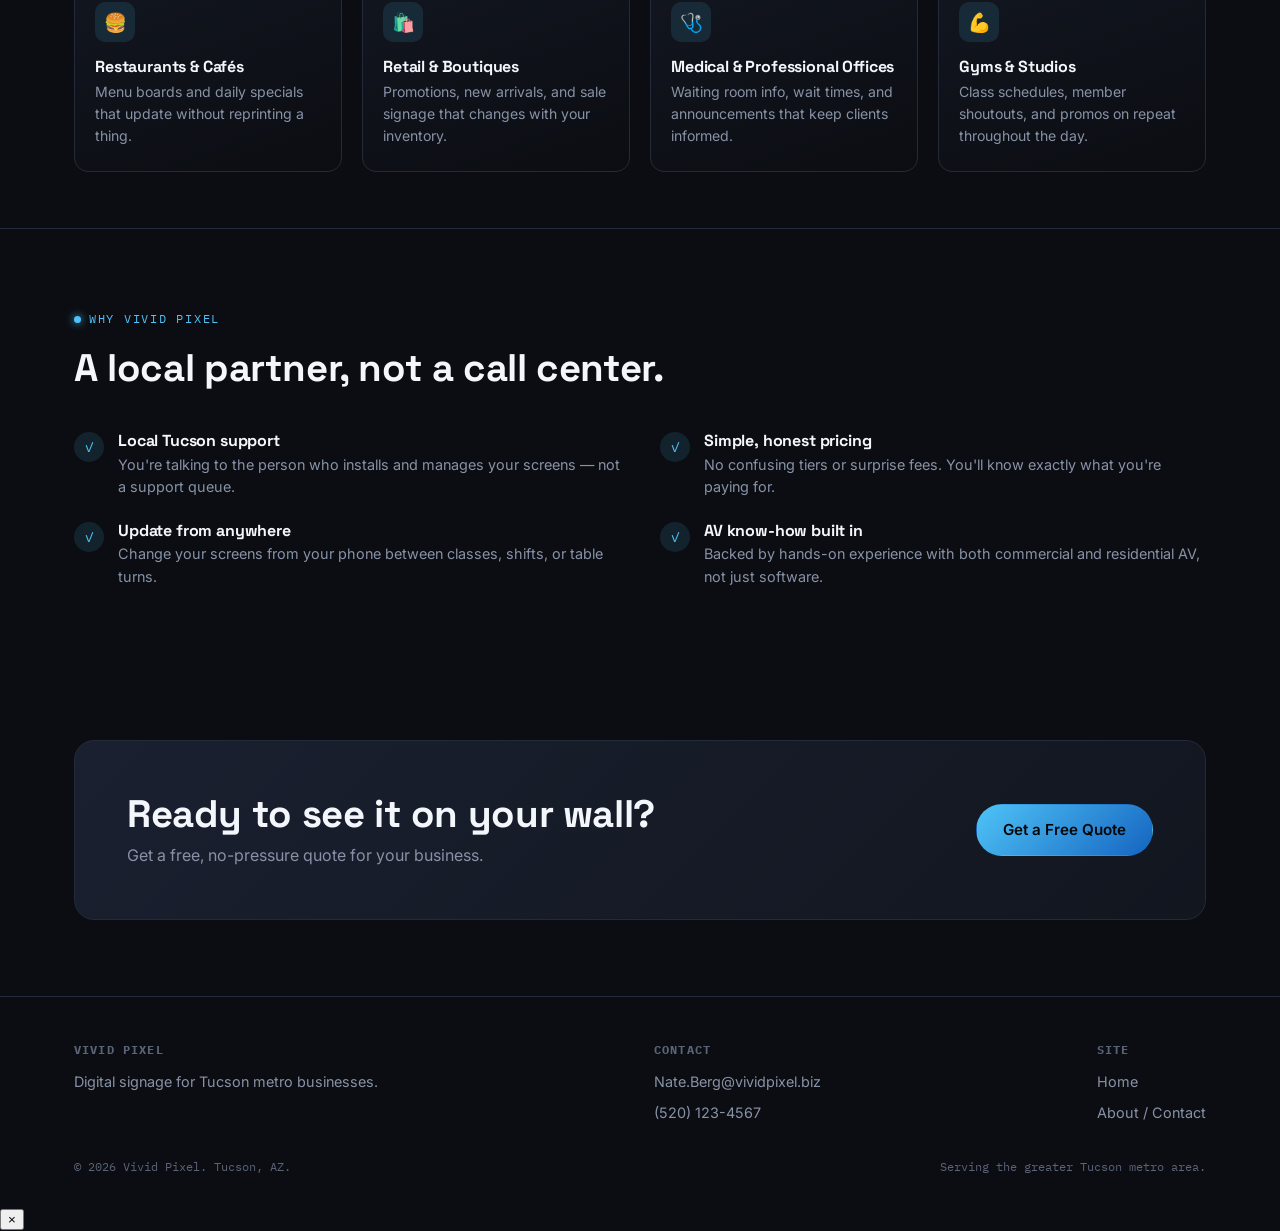
==== commit b1367786: "Add files via upload" ====
--- a/index.html
+++ b/index.html
@@ -59,17 +59,17 @@
           </div>
           <div class="screen image-screen">
             <div class="slide active">
-              <img src="assets/industries/sportsbar-menu-01.png" alt="Sports bar menu screen preview" />
+              <img src="assets/industries/sportsbar-menu-01.png" alt="Sports bar menu screen preview" class="lightbox-trigger" />
             </div>
             <div class="slide">
-              <img src="assets/industries/salon-services-01.png" alt="Salon services screen preview" />
+              <img src="assets/industries/salon-services-01.png" alt="Salon services screen preview" class="lightbox-trigger" />
             </div>
             <div class="slide">
-              <img src="assets/industries/restaurant-menu-01.png" alt="Restaurant menu screen preview" />
+              <img src="assets/industries/restaurant-menu-01.png" alt="Restaurant menu screen preview" class="lightbox-trigger" />
             </div>
           </div>
         </div>
-        <p class="mockup-caption">Examples of digital signage deployed in real business environments.</p>
+        <p class="mockup-caption">Examples of digital signage deployed in real business environments — click an image to enlarge.</p>
       </div>
     </div>
   </section>
@@ -217,6 +217,12 @@
   </div>
 </footer>
 
+<!-- Lightbox overlay: shared by any image with class="lightbox-trigger" -->
+<div id="lightbox" class="lightbox" aria-hidden="true">
+  <button class="lightbox-close" aria-label="Close enlarged image">&times;</button>
+  <img class="lightbox-img" src="" alt="">
+</div>
+
 <script src="script.js"></script>
 </body>
 </html>
--- a/style.css
+++ b/style.css
@@ -324,6 +324,19 @@
 }
 .slide p { color: rgba(243,246,250,0.75); margin: 0; font-size: 0.9rem; }
 
+/* Image slides (real signage example photos) fill the frame edge-to-edge,
+   cropping to cover rather than being padded/inset like text slides. */
+.slide img {
+  width: 100%;
+  height: 100%;
+  object-fit: cover;
+  border-radius: inherit;
+}
+
+.screen.image-screen .slide {
+  padding: 0;
+}
+
 .mockup-caption {
   text-align: center;
   font-family: var(--font-mono);
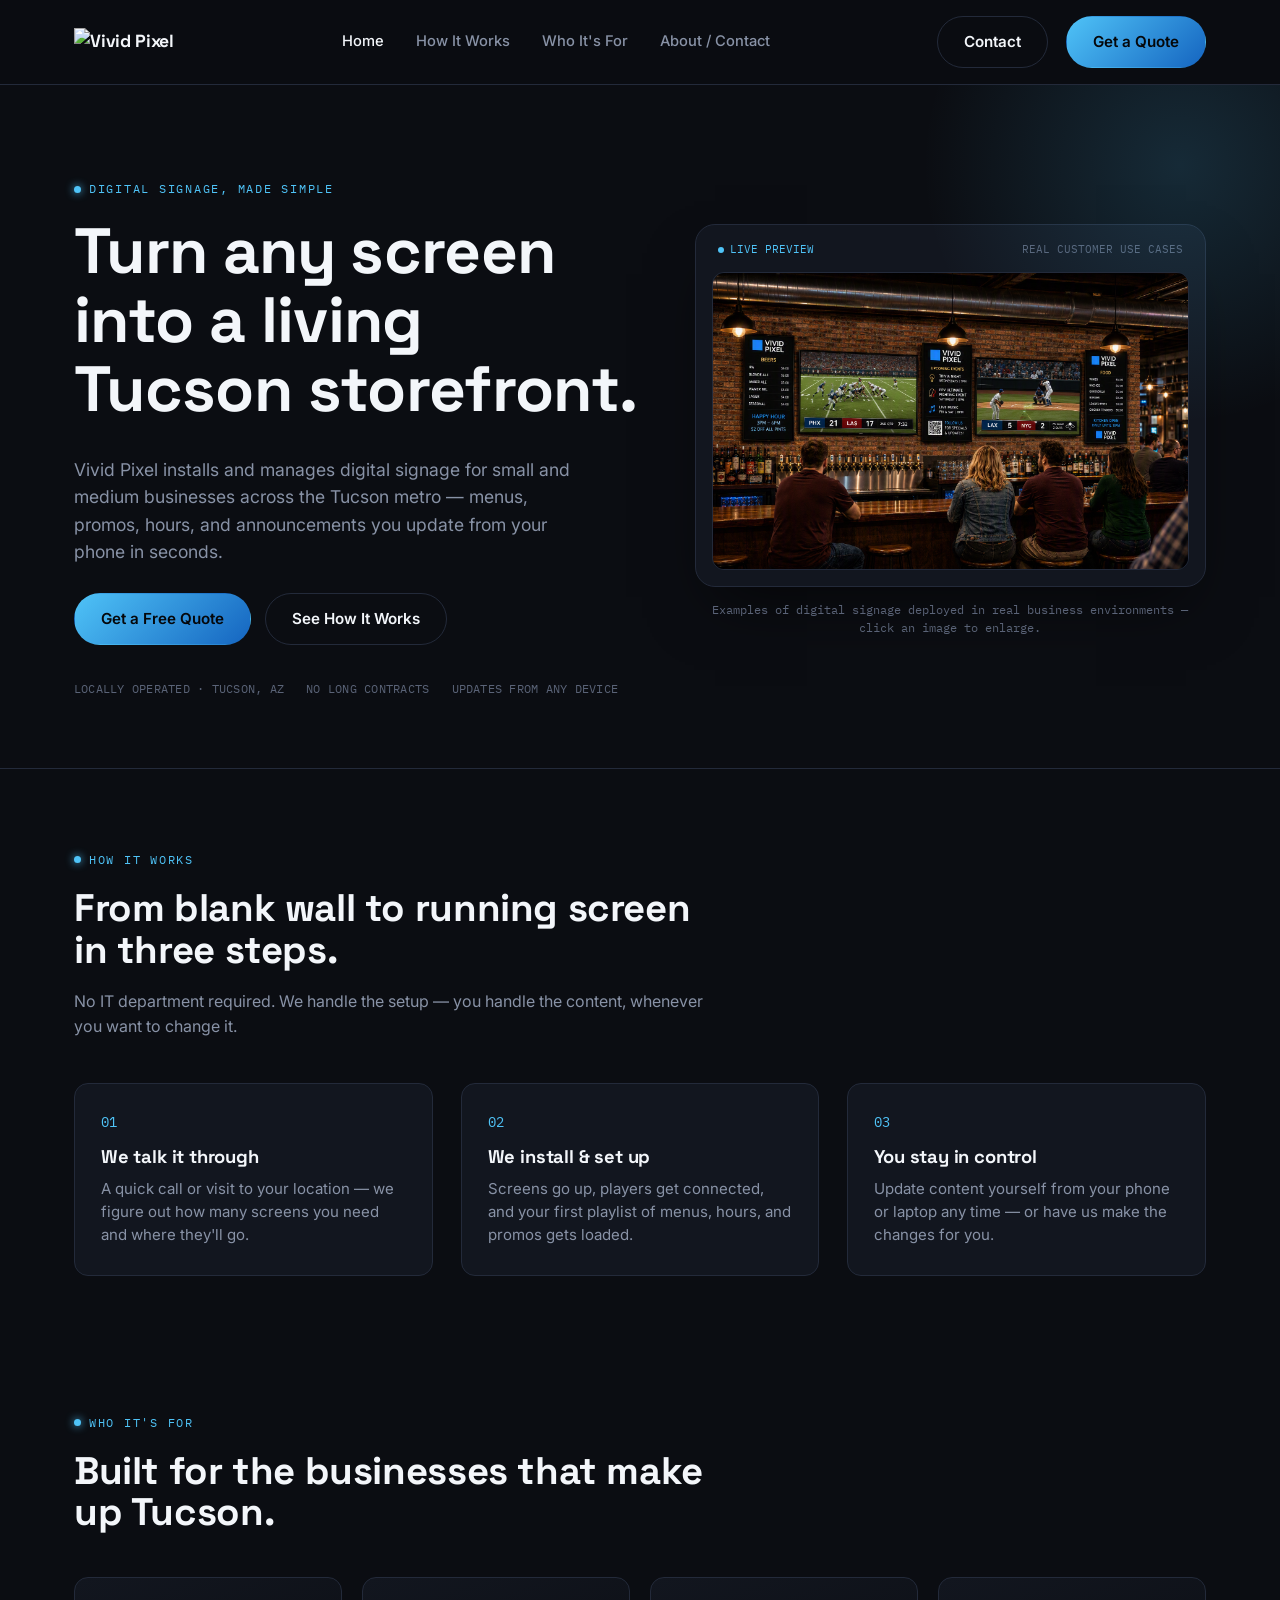
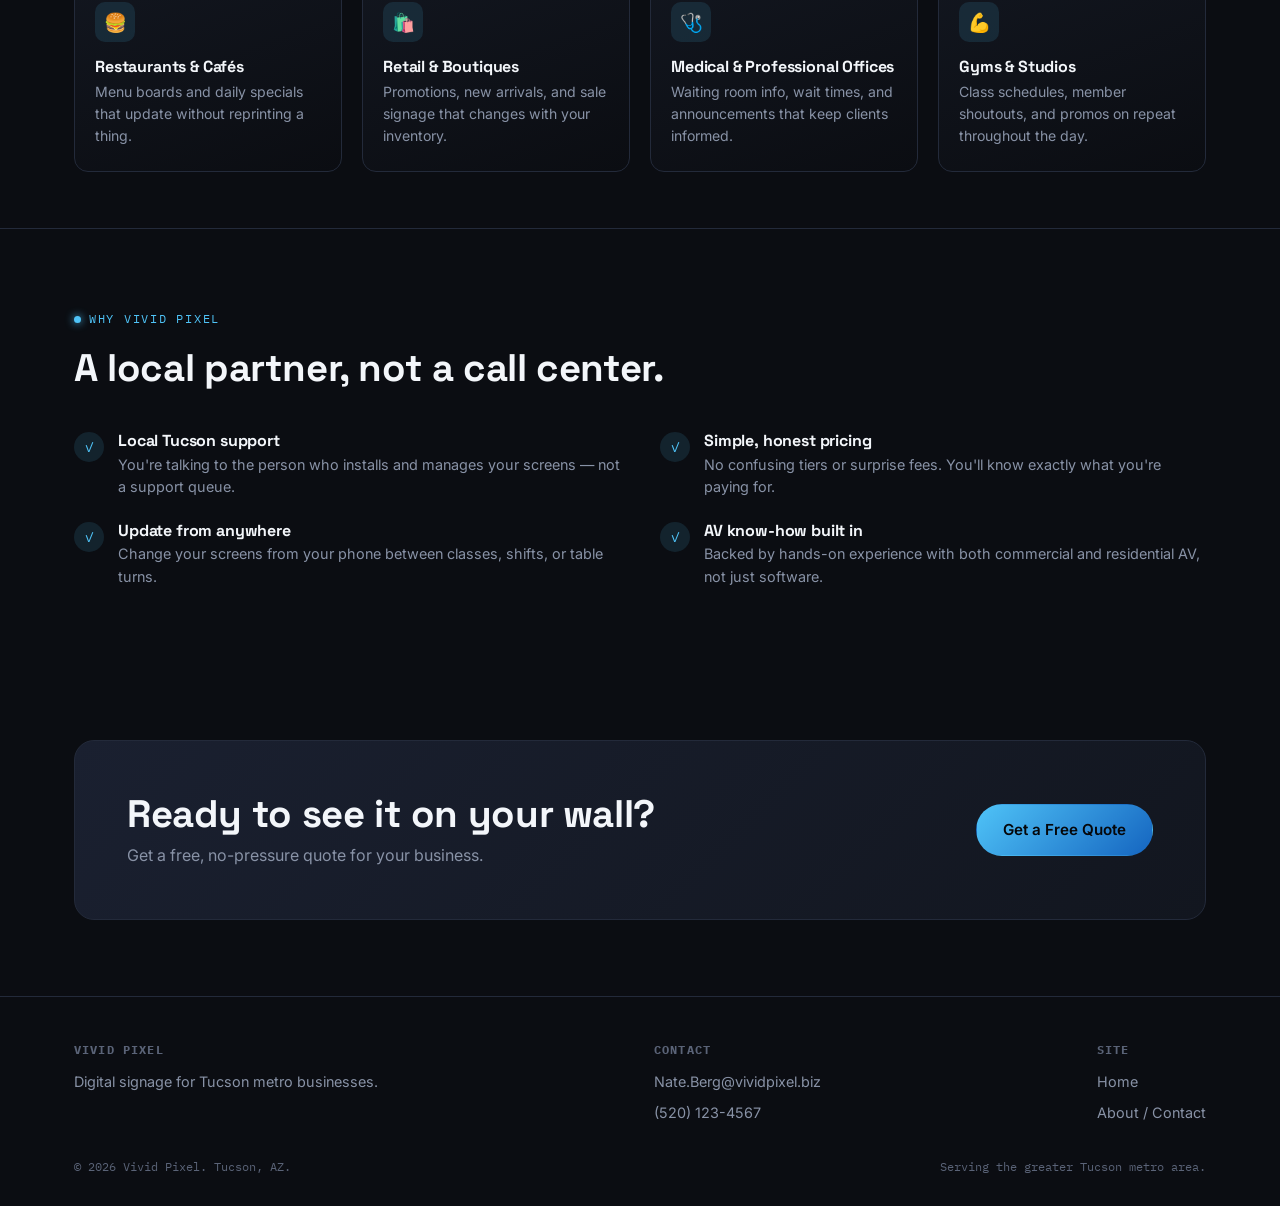
==== commit d7a51015: "Add files via upload" ====
--- a/index.html
+++ b/index.html
@@ -5,18 +5,17 @@
 <meta name="viewport" content="width=device-width, initial-scale=1.0">
 <title>Vivid Pixel — Digital Signage for Tucson Businesses</title>
 <meta name="description" content="Vivid Pixel puts easy, affordable digital signage on your screens — menus, promos, and updates you can push from your phone. Serving the Tucson, AZ metro area.">
-<link rel="icon" href="assets/logo.png">
+<link rel="icon" href="assets/branding/logo.png">
 <link rel="preconnect" href="https://fonts.googleapis.com">
 <link href="https://fonts.googleapis.com/css2?family=Space+Grotesk:wght@500;700&family=Inter:wght@400;500;600&family=IBM+Plex+Mono:wght@400;500&display=swap" rel="stylesheet">
-<link rel="stylesheet" href="style.css">
+<link rel="stylesheet" href="style.css?v=2">
 </head>
 <body>
 
 <header class="site-header">
   <div class="wrap">
     <a href="index.html" class="brand">
-      <span class="brand-mark"></span>
-      Vivid Pixel
+      <img src="assets/branding/logo-header.png" alt="Vivid Pixel" class="brand-logo" />
     </a>
     <nav class="main-nav">
       <a class="nav-link" href="index.html" aria-current="page">Home</a>
@@ -223,6 +222,6 @@
   <img class="lightbox-img" src="" alt="">
 </div>
 
-<script src="script.js"></script>
+<script src="script.js?v=2"></script>
 </body>
 </html>
--- a/style.css
+++ b/style.css
@@ -308,6 +308,11 @@
 }
 .slide.active { opacity: 1; transform: scale(1); }
 
+/* Only the visible slide should be clickable — otherwise the last slide
+   in the HTML always sits on top and swallows clicks meant for others. */
+.slide { pointer-events: none; }
+.slide.active { pointer-events: auto; }
+
 .slide .tag {
   font-family: var(--font-mono);
   font-size: 0.68rem;
@@ -337,6 +342,14 @@
   padding: 0;
 }
 
+.slide img.lightbox-trigger {
+  cursor: zoom-in;
+  transition: filter 0.2s ease;
+}
+.slide img.lightbox-trigger:hover {
+  filter: brightness(1.08);
+}
+
 .mockup-caption {
   text-align: center;
   font-family: var(--font-mono);
@@ -580,3 +593,61 @@
 
 .story p { font-size: 1rem; }
 .story p:last-child { margin-bottom: 0; }
+
+/* ===== Lightbox (click an image to view it enlarged, in-page) ===== */
+.lightbox {
+  position: fixed;
+  inset: 0;
+  z-index: 200;
+  display: flex;
+  align-items: center;
+  justify-content: center;
+  padding: 40px;
+  background: rgba(5, 6, 9, 0.88);
+  backdrop-filter: blur(6px);
+  opacity: 0;
+  visibility: hidden;
+  transition: opacity 0.2s ease, visibility 0.2s ease;
+}
+
+.lightbox.open {
+  opacity: 1;
+  visibility: visible;
+}
+
+.lightbox-img {
+  max-width: min(90vw, 1100px);
+  max-height: 85vh;
+  width: auto;
+  height: auto;
+  border-radius: var(--radius);
+  box-shadow: 0 30px 80px -20px rgba(0,0,0,0.7);
+  border: 1px solid var(--border);
+  transform: scale(0.96);
+  transition: transform 0.2s ease;
+}
+.lightbox.open .lightbox-img {
+  transform: scale(1);
+}
+
+.lightbox-close {
+  position: absolute;
+  top: 22px;
+  right: 26px;
+  width: 44px;
+  height: 44px;
+  border-radius: 50%;
+  border: 1px solid var(--border);
+  background: var(--surface);
+  color: var(--white);
+  font-size: 1.6rem;
+  line-height: 1;
+  cursor: pointer;
+  display: flex;
+  align-items: center;
+  justify-content: center;
+}
+.lightbox-close:hover {
+  border-color: var(--blue-light);
+  color: var(--blue-light);
+}
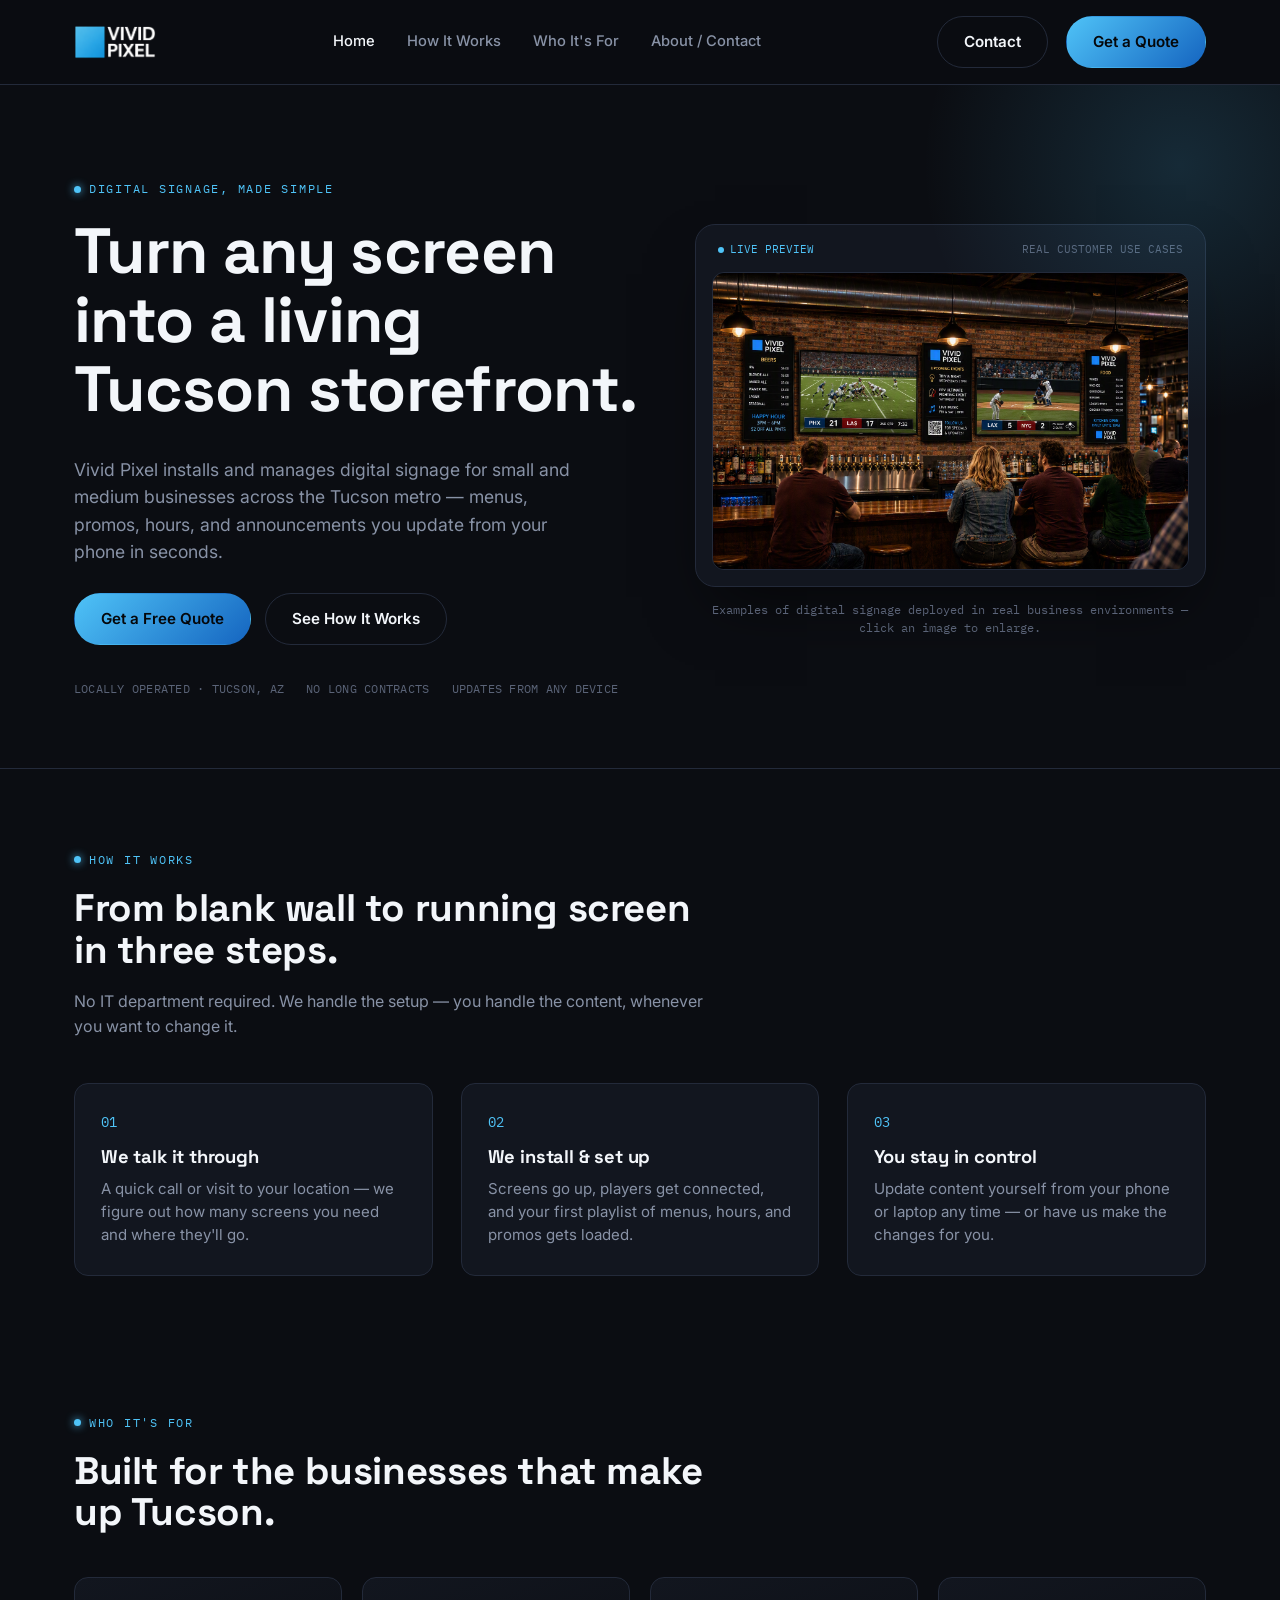
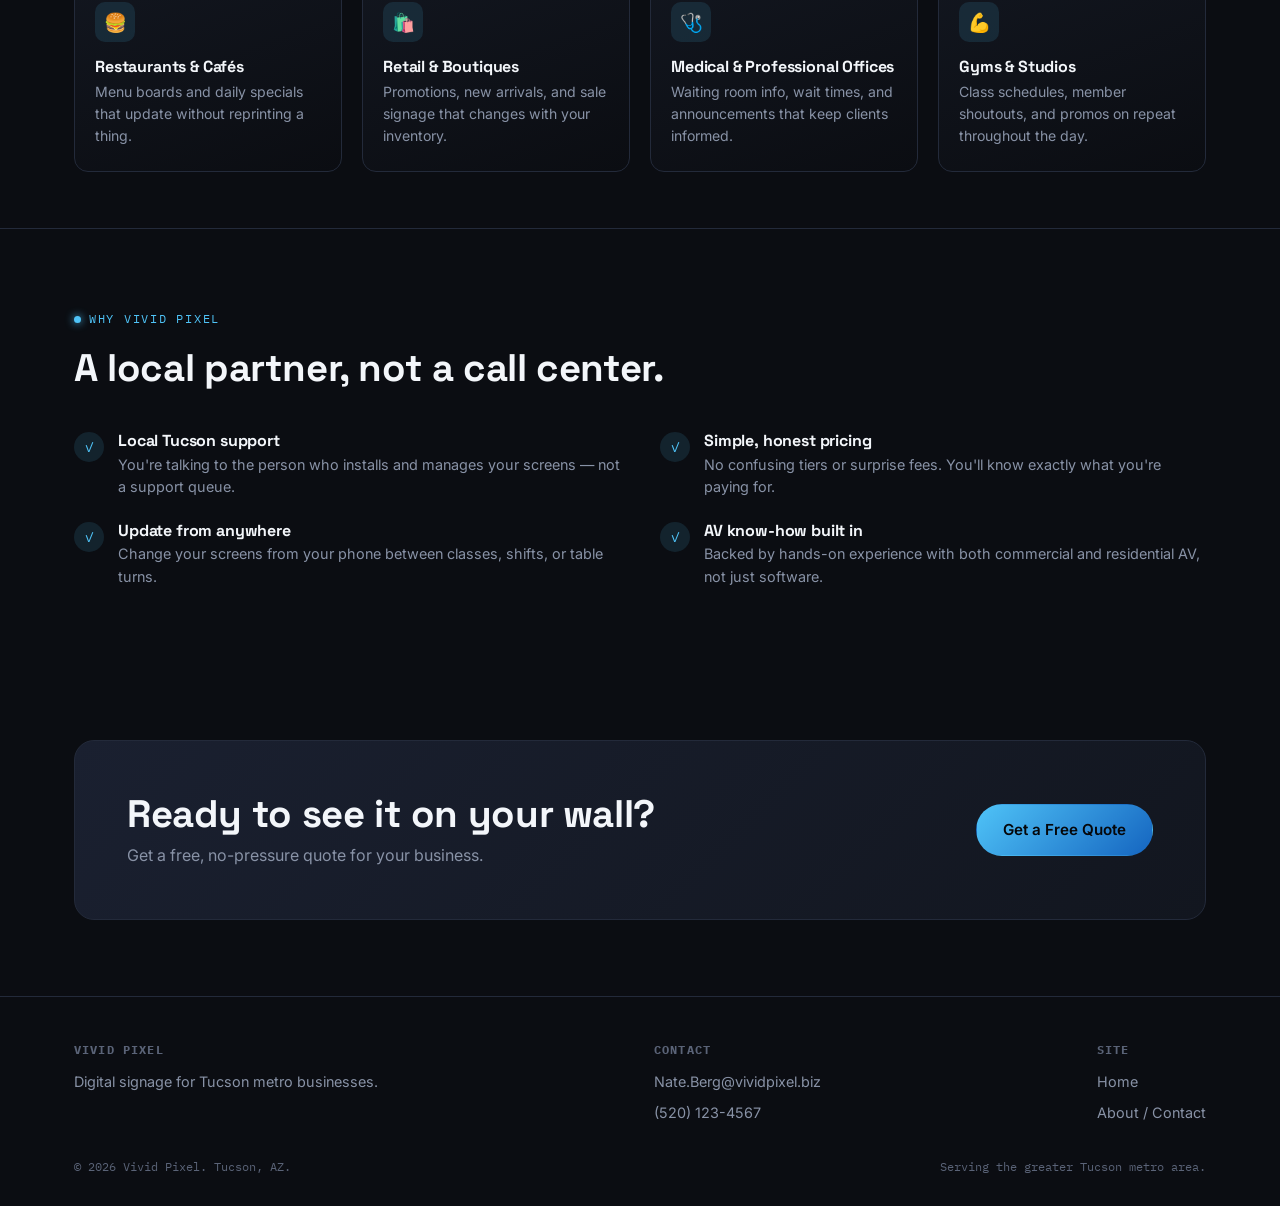
==== commit 8d4b8c43: "Add files via upload" ====
--- a/index.html
+++ b/index.html
@@ -1,28 +1,84 @@
 <!DOCTYPE html>
 <html lang="en">
 <head>
+<!-- ============================================================
+     VIVID PIXEL — HOME PAGE
+     ============================================================
+     This is the main landing page. There's one other page,
+     about.html (About / Contact + the quote form).
+
+     Both pages share two files:
+       - style.css   -> all the visual design (colors, fonts, layout)
+       - script.js   -> anything interactive (menu toggle, image
+                        rotation, the lightbox popup, the quote form)
+
+     If you want to change how something LOOKS, look in style.css.
+     If you want to change how something BEHAVES, look in script.js.
+     If you want to change WORDING or WHICH IMAGES show up, it's
+     usually right here in the HTML.
+     ============================================================ -->
 <meta charset="UTF-8">
 <meta name="viewport" content="width=device-width, initial-scale=1.0">
+
+<!-- This is the text shown in the browser tab and in Google search results -->
 <title>Vivid Pixel — Digital Signage for Tucson Businesses</title>
+
+<!-- This "description" text is what often shows up under your link in Google
+     search results. Keep it short (under ~160 characters) and inviting. -->
 <meta name="description" content="Vivid Pixel puts easy, affordable digital signage on your screens — menus, promos, and updates you can push from your phone. Serving the Tucson, AZ metro area.">
+
+<!-- The little icon that shows up in the browser tab -->
 <link rel="icon" href="assets/branding/logo.png">
+
+<!-- These two lines load the fonts used across the whole site from Google
+     Fonts: Space Grotesk (headlines), Inter (body text), IBM Plex Mono
+     (the small uppercase labels like "DIGITAL SIGNAGE, MADE SIMPLE").
+     If you ever wanted different fonts, you'd change the font names in
+     BOTH this URL and in style.css's :root section at the very top. -->
 <link rel="preconnect" href="https://fonts.googleapis.com">
 <link href="https://fonts.googleapis.com/css2?family=Space+Grotesk:wght@500;700&family=Inter:wght@400;500;600&family=IBM+Plex+Mono:wght@400;500&display=swap" rel="stylesheet">
+
+<!-- The "?v=2" at the end is a cache-buster. Browsers aggressively cache
+     CSS/JS files, so if you ever edit style.css or script.js and your
+     changes don't seem to show up on the live site, just bump this to
+     ?v=3 (and do the same at the bottom for script.js) to force browsers
+     to grab the fresh version instead of an old cached copy. -->
 <link rel="stylesheet" href="style.css?v=2">
 </head>
 <body>
 
+<!-- ============================================================
+     HEADER / NAVIGATION
+     Appears identically at the top of every page. It's "sticky"
+     (stays visible when you scroll) — that's controlled by
+     .site-header in style.css.
+     ============================================================ -->
 <header class="site-header">
   <div class="wrap">
+    <!-- The logo image + wordmark. Clicking it always goes home. -->
     <a href="index.html" class="brand">
       <img src="assets/branding/logo-header.png" alt="Vivid Pixel" class="brand-logo" />
     </a>
+
+    <!-- Main nav links. On mobile/narrow screens these get hidden and
+         replaced by the ☰ hamburger button below (see .menu-toggle in
+         style.css, and the toggle logic in script.js). -->
     <nav class="main-nav">
+      <!-- aria-current="page" tells screen readers (and our CSS) which
+           link represents the page you're currently on — that's what
+           makes "Home" appear brighter/highlighted here. -->
       <a class="nav-link" href="index.html" aria-current="page">Home</a>
+      <!-- These two links jump down to sections further down THIS page,
+           using the #id of the section (see id="how-it-works" and
+           id="who-its-for" below). -->
       <a class="nav-link" href="index.html#how-it-works">How It Works</a>
       <a class="nav-link" href="index.html#who-its-for">Who It's For</a>
       <a class="nav-link" href="about.html">About / Contact</a>
     </nav>
+
+    <!-- Buttons on the far right, plus the mobile hamburger button.
+         "Get a Quote" links to about.html and then jumps straight to
+         the form using #quote (the form's section has id="quote"). -->
     <div class="nav-cta">
       <a href="about.html" class="btn btn-ghost">Contact</a>
       <a href="about.html#quote" class="btn btn-primary">Get a Quote</a>
@@ -32,17 +88,29 @@
 </header>
 
 <main>
-  <!-- HERO -->
+  <!-- ============================================================
+       HERO SECTION
+       The big intro block at the top: headline + subtext + buttons
+       on the left, and the "live preview" mock screen on the right
+       showing real example photos.
+       ============================================================ -->
   <section class="hero">
     <div class="wrap hero-grid">
+      <!-- LEFT SIDE: headline, subtext, buttons, trust badges -->
       <div class="hero-copy">
+        <!-- The small blue uppercase label above the headline -->
         <span class="eyebrow">Digital Signage, Made Simple</span>
         <h1>Turn any screen into a living Tucson storefront.</h1>
         <p class="lead">Vivid Pixel installs and manages digital signage for small and medium businesses across the Tucson metro — menus, promos, hours, and announcements you update from your phone in seconds.</p>
+
+        <!-- The two call-to-action buttons -->
         <div class="hero-actions">
           <a href="about.html#quote" class="btn btn-primary">Get a Free Quote</a>
           <a href="#how-it-works" class="btn btn-ghost">See How It Works</a>
         </div>
+
+        <!-- The small row of trust points under the buttons
+             (LOCALLY OPERATED · NO LONG CONTRACTS · etc.) -->
         <div class="hero-trust">
           <span>LOCALLY OPERATED · TUCSON, AZ</span>
           <span>NO LONG CONTRACTS</span>
@@ -50,12 +118,35 @@
         </div>
       </div>
 
+      <!-- RIGHT SIDE: the "live preview" mock signage screen.
+           This is the site's signature visual — it makes a fake TV
+           screen and cycles through real example photos inside it,
+           just like a real Yodeck-powered display would rotate
+           content. The cycling and click-to-enlarge behavior is all
+           handled in script.js, not here. -->
       <div class="hero-visual">
         <div class="screen-mockup">
+          <!-- The thin bar above the "screen" with the pulsing blue
+               dot and "LIVE PREVIEW" label -->
           <div class="screen-mockup-bar">
             <span class="live">LIVE PREVIEW</span>
             <span>REAL CUSTOMER USE CASES</span>
           </div>
+
+          <!-- The "screen" itself. Each .slide is one photo.
+               HOW TO ADD/REMOVE/REORDER PHOTOS:
+               - To add a new example photo, copy one of the <div class="slide">
+                 blocks below, paste it as a new one, and point its <img src="">
+                 at your new file (upload it into assets/industries/ first).
+               - To remove one, just delete its whole <div class="slide">...</div> block.
+               - The FIRST slide should keep the class="slide active" —
+                 that's what makes it the one visible when the page loads.
+                 script.js automatically cycles through however many
+                 slides exist, so you don't need to touch script.js at
+                 all when adding/removing photos.
+               - class="lightbox-trigger" is what makes an image
+                 clickable to view enlarged — keep that on any slide
+                 image you want to be clickable. -->
           <div class="screen image-screen">
             <div class="slide active">
               <img src="assets/industries/sportsbar-menu-01.png" alt="Sports bar menu screen preview" class="lightbox-trigger" />
@@ -73,9 +164,14 @@
     </div>
   </section>
 
+  <!-- A plain horizontal line used a couple times on the page as a
+       simple section divider. Purely visual, styled by .divider. -->
   <hr class="divider">
 
-  <!-- HOW IT WORKS -->
+  <!-- ============================================================
+       HOW IT WORKS — the 3-step process cards
+       id="how-it-works" is what the nav link above jumps to.
+       ============================================================ -->
   <section id="how-it-works">
     <div class="wrap">
       <div class="section-head">
@@ -83,6 +179,12 @@
         <h2>From blank wall to running screen in three steps.</h2>
         <p>No IT department required. We handle the setup — you handle the content, whenever you want to change it.</p>
       </div>
+      <!-- Each .step is one numbered card. To add a 4th step, copy one
+           of these blocks and change the number/heading/text. If you
+           add a 4th, you may want to widen .steps in style.css from
+           3 columns to 4 (grid-template-columns) so they still fit
+           in one row on desktop — otherwise it'll just wrap, which
+           still looks fine. -->
       <div class="steps">
         <div class="step">
           <span class="num">01</span>
@@ -103,13 +205,24 @@
     </div>
   </section>
 
-  <!-- WHO IT'S FOR -->
+  <!-- ============================================================
+       WHO IT'S FOR — the 4 business-type cards with emoji icons
+       id="who-its-for" is what the nav link jumps to.
+       class="tight" just means this section has slightly less
+       top/bottom padding than a normal section (see "section.tight"
+       in style.css).
+       ============================================================ -->
   <section id="who-its-for" class="tight">
     <div class="wrap">
       <div class="section-head">
         <span class="eyebrow">Who It's For</span>
         <h2>Built for the businesses that make up Tucson.</h2>
       </div>
+      <!-- Each .use-card is one business type. The emoji in .icon is
+           just plain text — you can swap any emoji for another one
+           directly (no image file needed). To add a 5th card, copy
+           a whole .use-card block; the grid below will automatically
+           wrap it to a new row. -->
       <div class="use-grid">
         <div class="use-card">
           <div class="icon">🍔</div>
@@ -137,13 +250,17 @@
 
   <hr class="divider">
 
-  <!-- WHY VIVID PIXEL -->
+  <!-- ============================================================
+       WHY VIVID PIXEL — the 4-point checklist with checkmarks
+       ============================================================ -->
   <section>
     <div class="wrap">
       <div class="section-head">
         <span class="eyebrow">Why Vivid Pixel</span>
         <h2>A local partner, not a call center.</h2>
       </div>
+      <!-- Each .why-item is one row with a ✓ mark. Same pattern as
+           the use-cards above — copy a block to add another point. -->
       <div class="why-grid">
         <div class="why-item">
           <span class="mark">✓</span>
@@ -177,7 +294,11 @@
     </div>
   </section>
 
-  <!-- CTA -->
+  <!-- ============================================================
+       BOTTOM CALL-TO-ACTION BAND
+       The highlighted box right before the footer, nudging people
+       toward the quote form one more time.
+       ============================================================ -->
   <section>
     <div class="wrap">
       <div class="cta-band">
@@ -191,6 +312,11 @@
   </section>
 </main>
 
+<!-- ============================================================
+     FOOTER
+     Identical on every page. Three columns: brand blurb, contact
+     info, and site links, plus a copyright line at the very bottom.
+     ============================================================ -->
 <footer class="site-footer">
   <div class="wrap">
     <div class="footer-grid">
@@ -200,6 +326,10 @@
       </div>
       <div class="footer-col">
         <h4>Contact</h4>
+        <!-- mailto: link opens the visitor's own email app addressed to you.
+             tel: link lets mobile visitors tap to call directly.
+             NOTE: (520) 123-4567 is still a placeholder number — see the
+             note in about.html near the same phone number for details. -->
         <a href="mailto:Nate.Berg@vividpixel.biz">Nate.Berg@vividpixel.biz</a>
         <a href="tel:5201234567">(520) 123-4567</a>
       </div>
@@ -210,18 +340,35 @@
       </div>
     </div>
     <div class="footer-bottom">
+      <!-- Just plain text — this year doesn't update automatically.
+           If you want a "live" copyright year that always shows the
+           current year, that would need a small script.js addition;
+           for now, just update the "2026" by hand if it ever matters. -->
       <span>© 2026 Vivid Pixel. Tucson, AZ.</span>
       <span>Serving the greater Tucson metro area.</span>
     </div>
   </div>
 </footer>
 
-<!-- Lightbox overlay: shared by any image with class="lightbox-trigger" -->
+<!-- ============================================================
+     LIGHTBOX POPUP (hidden by default)
+     This is the dark overlay + enlarged image that appears when you
+     click one of the hero's preview images. It's a single shared
+     element — script.js just swaps its image source depending on
+     which thumbnail you clicked, rather than creating a new popup
+     each time. You shouldn't need to touch this markup; the
+     click-to-open, click-outside-to-close, and Escape-key-to-close
+     behavior all lives in script.js.
+     ============================================================ -->
 <div id="lightbox" class="lightbox" aria-hidden="true">
   <button class="lightbox-close" aria-label="Close enlarged image">&times;</button>
   <img class="lightbox-img" src="" alt="">
 </div>
 
+<!-- Loads the interactive behavior — see script.js for all the comments
+     on what each piece does. Same cache-busting note as the CSS link
+     above: bump ?v=2 to ?v=3 if you edit script.js and don't see the
+     change take effect. -->
 <script src="script.js?v=2"></script>
 </body>
 </html>
--- a/style.css
+++ b/style.css
@@ -1,25 +1,61 @@
-/* ===== Vivid Pixel — Design Tokens ===== */
+/* ================================================================
+   VIVID PIXEL — STYLESHEET
+   ================================================================
+   This one file styles BOTH pages (index.html and about.html).
+
+   HOW THIS FILE IS ORGANIZED (top to bottom):
+     1. Design tokens (:root)  — every color/font/spacing value in
+        one place. Change a value here and it updates everywhere
+        that value is used across the whole site.
+     2. Generic base styles    — plain HTML elements (body, links,
+        headings, paragraphs)
+     3. Reusable pieces        — buttons, section spacing, etc.
+     4. Page sections in the order they appear on the page: header,
+        hero, how-it-works, who-it's-for, why, CTA band, footer
+     5. About-page-specific styles (contact card, the quote form)
+     6. The lightbox popup
+     7. The quote form's success/error message styling
+
+   THE SINGLE EASIEST WAY TO RESTYLE THE WHOLE SITE:
+   Change the colors/fonts in the :root block right below this
+   comment. Almost everything else in this file references those
+   values (via var(--something)) instead of repeating raw colors,
+   so editing one line there can change the whole site's look.
+   ================================================================ */
+
+/* ===== Design Tokens =====
+   Think of these as the site's "paint palette" and "font kit."
+   var(--bg) elsewhere in this file just means "use whatever color
+   is set here for --bg." */
 :root {
-  --bg: #0B0D12;
-  --surface: #12161F;
-  --surface-2: #1A2030;
-  --border: #232A3A;
-  --blue-light: #4FC3F7;
-  --blue-deep: #1565C0;
-  --white: #F3F6FA;
-  --muted: #8892A6;
-  --muted-dim: #5A6377;
-
-  --font-display: 'Space Grotesk', sans-serif;
-  --font-body: 'Inter', sans-serif;
-  --font-mono: 'IBM Plex Mono', monospace;
-
-  --radius: 14px;
-  --radius-sm: 8px;
-  --max-width: 1180px;
-}
-
+  --bg: #0B0D12;          /* main page background (near-black) */
+  --surface: #12161F;     /* background for cards/panels sitting on top of the page */
+  --surface-2: #1A2030;   /* a slightly lighter panel color, used for the CTA band */
+  --border: #232A3A;      /* the subtle border/divider color used everywhere */
+  --blue-light: #4FC3F7;  /* the brand's lighter blue — main accent color */
+  --blue-deep: #1565C0;   /* the brand's darker blue — used in gradients with blue-light */
+  --white: #F3F6FA;       /* main text color (an off-white, not pure white) */
+  --muted: #8892A6;       /* secondary/body text color (grayish-blue) */
+  --muted-dim: #5A6377;   /* even quieter text — used for small labels/timestamps */
+
+  /* Font families. These names have to match what's loaded via the
+     Google Fonts <link> in the <head> of index.html/about.html. */
+  --font-display: 'Space Grotesk', sans-serif; /* headlines */
+  --font-body: 'Inter', sans-serif;            /* paragraph text, buttons */
+  --font-mono: 'IBM Plex Mono', monospace;     /* small uppercase labels/tags */
+
+  --radius: 14px;      /* the standard rounded-corner size used on cards */
+  --radius-sm: 8px;     /* a smaller rounded-corner size, used on form inputs */
+  --max-width: 1180px;  /* how wide the page content can get before it stops growing */
+}
+
+/* box-sizing: border-box makes padding/borders count INSIDE an
+   element's declared width instead of adding to it — this is a very
+   standard reset that makes layout math much more predictable. */
 * { box-sizing: border-box; }
+
+/* Makes clicking a same-page link (like "How It Works" in the nav)
+   scroll smoothly instead of jumping instantly. */
 html { scroll-behavior: smooth; }
 
 body {
@@ -28,13 +64,20 @@
   color: var(--white);
   font-family: var(--font-body);
   line-height: 1.55;
-  -webkit-font-smoothing: antialiased;
+  -webkit-font-smoothing: antialiased; /* slightly crisper text rendering on Mac/iOS */
 }
 
 img { max-width: 100%; display: block; }
 
+/* Links inherit whatever text color surrounds them (instead of the
+   default blue/purple) and never show an underline unless we add
+   one specifically somewhere. */
 a { color: inherit; text-decoration: none; }
 
+/* .wrap is the "content container" used inside almost every section —
+   it centers content and stops it from stretching edge-to-edge on
+   wide monitors. If you want the whole site narrower or wider, change
+   --max-width above instead of editing this. */
 .wrap {
   max-width: var(--max-width);
   margin: 0 auto;
@@ -49,12 +92,18 @@
   letter-spacing: -0.01em;
 }
 
+/* clamp(min, preferred, max) makes text scale smoothly between a
+   minimum and maximum size as the screen gets wider/narrower,
+   instead of jumping abruptly at breakpoints. */
 h1 { font-size: clamp(2.4rem, 5vw, 4rem); }
 h2 { font-size: clamp(1.7rem, 3.2vw, 2.4rem); }
 h3 { font-size: 1.15rem; }
 
 p { color: var(--muted); margin: 0 0 1em 0; }
 
+/* The small uppercase blue label that sits above most section
+   headings (e.g. "DIGITAL SIGNAGE, MADE SIMPLE"). The little glowing
+   dot before it is drawn with ::before rather than being an image. */
 .eyebrow {
   font-family: var(--font-mono);
   font-size: 0.78rem;
@@ -73,17 +122,20 @@
   height: 7px;
   border-radius: 50%;
   background: var(--blue-light);
-  box-shadow: 0 0 8px var(--blue-light);
-}
-
-/* Buttons */
+  box-shadow: 0 0 8px var(--blue-light); /* the soft glow around the dot */
+}
+
+/* ===== Buttons =====
+   .btn is the shared base style (size, padding, rounded shape).
+   .btn-primary and .btn-ghost layer on top of it for the two looks
+   used across the site: solid blue gradient, and outlined/transparent. */
 .btn {
   display: inline-flex;
   align-items: center;
   justify-content: center;
   gap: 8px;
   padding: 13px 26px;
-  border-radius: 999px;
+  border-radius: 999px; /* a very large radius = fully pill-shaped */
   font-family: var(--font-body);
   font-weight: 600;
   font-size: 0.95rem;
@@ -92,6 +144,7 @@
   transition: transform 0.15s ease, box-shadow 0.15s ease, background 0.15s ease, border-color 0.15s ease;
 }
 
+/* Visible focus outline for keyboard users (tabbing through the page) */
 .btn:focus-visible {
   outline: 2px solid var(--blue-light);
   outline-offset: 3px;
@@ -101,6 +154,7 @@
   background: linear-gradient(135deg, var(--blue-light), var(--blue-deep));
   color: #05070A;
 }
+/* On hover, the button lifts slightly and gets a soft blue glow shadow */
 .btn-primary:hover { transform: translateY(-2px); box-shadow: 0 10px 24px rgba(79, 195, 247, 0.28); }
 
 .btn-ghost {
@@ -112,18 +166,18 @@
 
 /* ===== Header ===== */
 .site-header {
-  position: sticky;
+  position: sticky; /* stays pinned to the top of the viewport while scrolling */
   top: 0;
-  z-index: 50;
-  background: rgba(11, 13, 18, 0.85);
-  backdrop-filter: blur(10px);
+  z-index: 50; /* keeps it layered above the page content beneath it */
+  background: rgba(11, 13, 18, 0.85); /* semi-transparent so the blur effect below shows through */
+  backdrop-filter: blur(10px); /* the frosted-glass blur effect behind the header */
   border-bottom: 1px solid var(--border);
 }
 
 .site-header .wrap {
   display: flex;
   align-items: center;
-  justify-content: space-between;
+  justify-content: space-between; /* logo on the far left, nav+buttons on the far right */
   padding-top: 16px;
   padding-bottom: 16px;
 }
@@ -138,12 +192,14 @@
   letter-spacing: -0.01em;
 }
 
-.brand-mark {
-  width: 26px;
-  height: 26px;
-  border-radius: 6px;
-  background: linear-gradient(160deg, var(--blue-light), var(--blue-deep));
-  flex-shrink: 0;
+/* The actual logo image in the header. If you ever swap the logo
+   file, you likely won't need to touch this — just change the
+   <img src="..."> in the HTML. Adjust "height" here if the new logo
+   looks too big/small next to the nav links. */
+.brand-logo {
+  height: 34px;
+  width: auto; /* keeps the logo's natural proportions instead of stretching it */
+  display: block;
 }
 
 nav.main-nav {
@@ -158,11 +214,16 @@
   font-weight: 500;
   transition: color 0.15s ease;
 }
+/* Both a hovered link AND the "current page" link turn white instead
+   of the muted gray — aria-current="page" is set in the HTML on
+   whichever nav link matches the page you're on. */
 nav.main-nav a.nav-link:hover,
 nav.main-nav a.nav-link[aria-current="page"] { color: var(--white); }
 
 .nav-cta { display: flex; align-items: center; gap: 18px; }
 
+/* The ☰ hamburger button — hidden on desktop, shown only on narrow
+   screens (see the @media block just below). */
 .menu-toggle {
   display: none;
   background: none;
@@ -175,6 +236,13 @@
   cursor: pointer;
 }
 
+/* ===== MOBILE NAV (screens 860px wide or narrower) =====
+   Everything inside a @media (max-width: ...) block only applies
+   when the browser window is that width or smaller — this is how
+   the whole site adapts to phones/tablets. This particular block:
+   hides the normal nav + Contact button, shows the hamburger button
+   instead, and defines what the nav looks like once it's opened
+   (script.js adds/removes the "open" class when you tap the button). */
 @media (max-width: 860px) {
   nav.main-nav { display: none; }
   .nav-cta .btn-ghost { display: none; }
@@ -203,10 +271,12 @@
 /* ===== Hero ===== */
 .hero {
   padding: 90px 0 70px;
-  position: relative;
-  overflow: hidden;
-}
-
+  position: relative; /* needed so the glow effect below can be positioned relative to this */
+  overflow: hidden; /* keeps the glow from spilling outside the hero and causing scrollbars */
+}
+
+/* A soft blue glow in the top-right corner of the hero — purely
+   decorative, drawn with a radial gradient rather than an image. */
 .hero::before {
   content: '';
   position: absolute;
@@ -215,9 +285,11 @@
   width: 520px;
   height: 520px;
   background: radial-gradient(circle, rgba(79,195,247,0.16), transparent 70%);
-  pointer-events: none;
-}
-
+  pointer-events: none; /* so it never blocks clicks on anything beneath it */
+}
+
+/* The two-column layout: copy on the left (slightly wider, 1.05fr),
+   mock screen on the right (0.95fr). */
 .hero-grid {
   display: grid;
   grid-template-columns: 1.05fr 0.95fr;
@@ -225,13 +297,14 @@
   align-items: center;
 }
 
+/* On narrower screens, stack into a single column instead of two side by side */
 @media (max-width: 900px) {
   .hero-grid { grid-template-columns: 1fr; }
 }
 
 .hero-copy p.lead {
   font-size: 1.1rem;
-  max-width: 46ch;
+  max-width: 46ch; /* "46ch" = about 46 characters wide, keeps the line length readable */
   margin-bottom: 28px;
 }
 
@@ -247,13 +320,16 @@
   letter-spacing: 0.02em;
 }
 
-/* Signature: mock signage screen */
+/* ===== Signature element: the mock signage screen =====
+   This is the "fake TV" on the right side of the hero. .screen-mockup
+   is the outer frame/card; .screen is the actual dark "display" area
+   inside it where the rotating photos (.slide) live. */
 .screen-mockup {
   background: var(--surface);
   border: 1px solid var(--border);
   border-radius: 20px;
   padding: 16px;
-  box-shadow: 0 30px 60px -20px rgba(0,0,0,0.6);
+  box-shadow: 0 30px 60px -20px rgba(0,0,0,0.6); /* soft drop shadow under the whole card */
 }
 
 .screen-mockup-bar {
@@ -272,6 +348,7 @@
   gap: 6px;
   color: var(--blue-light);
 }
+/* The small pulsing dot next to "LIVE PREVIEW" */
 .screen-mockup-bar .live::before {
   content: '';
   width: 6px;
@@ -281,38 +358,58 @@
   animation: pulse 1.6s infinite ease-in-out;
 }
 
+/* Defines what the "pulse" animation referenced above actually does:
+   fade between fully visible and mostly transparent, on a loop. */
 @keyframes pulse {
   0%, 100% { opacity: 1; }
   50% { opacity: 0.25; }
 }
 
+/* The dark "display" area itself. aspect-ratio: 16/10 keeps its
+   proportions consistent (like a real screen) no matter how wide
+   the hero column is. */
 .screen {
-  position: relative;
+  position: relative; /* needed so the .slide images inside can be positioned absolutely within it */
   aspect-ratio: 16 / 10;
   border-radius: 12px;
-  overflow: hidden;
-  background: linear-gradient(160deg, #0E2A3D, #071019 65%);
-  border: 1px solid var(--border);
-}
-
+  overflow: hidden; /* clips the photos to the screen's rounded corners */
+  background: linear-gradient(160deg, #0E2A3D, #071019 65%); /* visible briefly before an image loads */
+  border: 1px solid var(--border);
+}
+
+/* Each .slide sits stacked exactly on top of the others (inset: 0
+   inside a position:relative parent means "fill the whole parent").
+   Only the ".active" one is visible — script.js swaps which slide
+   has the "active" class every few seconds. */
 .slide {
   position: absolute;
   inset: 0;
   display: flex;
   flex-direction: column;
-  justify-content: flex-end;
+  justify-content: flex-end; /* this only matters for old-style text slides; images ignore it, see below */
   padding: 22px;
   opacity: 0;
-  transform: scale(1.02);
-  transition: opacity 0.6s ease, transform 0.6s ease;
+  transform: scale(1.02); /* slides start very slightly zoomed in, then settle to normal size when active */
+  transition: opacity 0.6s ease, transform 0.6s ease; /* the fade/zoom happens smoothly over 0.6 seconds */
 }
 .slide.active { opacity: 1; transform: scale(1); }
 
-/* Only the visible slide should be clickable — otherwise the last slide
-   in the HTML always sits on top and swallows clicks meant for others. */
+/* IMPORTANT FIX: without this, clicking anywhere on the mock screen
+   would always open whichever slide happens to be LAST in the HTML,
+   regardless of which one you can actually see — because all three
+   slides are stacked in the exact same spot, and by default the one
+   listed last in the HTML sits "on top" for click purposes even
+   when it's invisible (opacity: 0 doesn't stop clicks). This says
+   "only the currently-visible slide should respond to clicks." */
 .slide { pointer-events: none; }
 .slide.active { pointer-events: auto; }
 
+/* These .tag/h4/p rules were built for an earlier version of the
+   hero that showed text overlays (like "Today's Special — Green
+   Chile Burger") instead of real photos. They're not currently used
+   since the hero now shows real images, but they're harmless to
+   leave here — if you ever wanted to add a text-only slide back in
+   alongside the photos, this styling is ready to go. */
 .slide .tag {
   font-family: var(--font-mono);
   font-size: 0.68rem;
@@ -329,8 +426,11 @@
 }
 .slide p { color: rgba(243,246,250,0.75); margin: 0; font-size: 0.9rem; }
 
-/* Image slides (real signage example photos) fill the frame edge-to-edge,
-   cropping to cover rather than being padded/inset like text slides. */
+/* Image slides (the real signage example photos) fill the screen
+   completely edge-to-edge, cropping as needed to cover the whole
+   area (object-fit: cover) rather than being squeezed/stretched or
+   padded like the old text slides above. border-radius: inherit
+   means "match whatever rounded corner the parent .screen has." */
 .slide img {
   width: 100%;
   height: 100%;
@@ -338,10 +438,16 @@
   border-radius: inherit;
 }
 
+/* Removes the 22px padding (set on .slide above) specifically when
+   a slide is inside the "image-screen" version — photos should sit
+   flush against the edges, not indented. */
 .screen.image-screen .slide {
   padding: 0;
 }
 
+/* The cursor turns into a "zoom in" magnifying-glass icon when
+   hovering a clickable preview image, and the image brightens
+   slightly, both as a visual hint that it's clickable. */
 .slide img.lightbox-trigger {
   cursor: zoom-in;
   transition: filter 0.2s ease;
@@ -358,7 +464,10 @@
   margin-top: 14px;
 }
 
-/* ===== Sections ===== */
+/* ===== General section spacing =====
+   Applies to every <section> on the page unless overridden.
+   section.tight is used on a couple of sections that want less
+   breathing room above/below than the default. */
 section { padding: 76px 0; }
 section.tight { padding: 56px 0; }
 .section-head { max-width: 640px; margin-bottom: 44px; }
@@ -366,12 +475,13 @@
 
 .divider { border: none; border-top: 1px solid var(--border); margin: 0; }
 
-/* Steps */
+/* ===== "How It Works" step cards ===== */
 .steps {
   display: grid;
-  grid-template-columns: repeat(3, 1fr);
+  grid-template-columns: repeat(3, 1fr); /* 3 equal-width columns on desktop */
   gap: 28px;
 }
+/* Stack into a single column on narrower screens */
 @media (max-width: 780px) { .steps { grid-template-columns: 1fr; } }
 
 .step {
@@ -390,12 +500,13 @@
 .step h3 { margin-bottom: 10px; }
 .step p { margin: 0; font-size: 0.94rem; }
 
-/* Use case grid */
+/* ===== "Who It's For" use-case cards ===== */
 .use-grid {
   display: grid;
-  grid-template-columns: repeat(4, 1fr);
+  grid-template-columns: repeat(4, 1fr); /* 4 columns on desktop */
   gap: 20px;
 }
+/* Fewer columns as the screen narrows, so cards don't get squeezed too thin */
 @media (max-width: 980px) { .use-grid { grid-template-columns: repeat(2, 1fr); } }
 @media (max-width: 560px) { .use-grid { grid-template-columns: 1fr; } }
 
@@ -406,11 +517,12 @@
   background: linear-gradient(160deg, var(--surface), var(--bg));
   transition: border-color 0.15s ease, transform 0.15s ease;
 }
+/* Cards lift slightly and their border glows blue on hover */
 .use-card:hover { border-color: var(--blue-light); transform: translateY(-3px); }
 .use-card .icon {
   width: 40px; height: 40px;
   border-radius: 10px;
-  background: rgba(79,195,247,0.12);
+  background: rgba(79,195,247,0.12); /* a very faint blue tint behind the emoji */
   color: var(--blue-light);
   display: flex; align-items: center; justify-content: center;
   margin-bottom: 16px;
@@ -419,17 +531,17 @@
 .use-card h3 { font-size: 1rem; margin-bottom: 6px; }
 .use-card p { font-size: 0.88rem; margin: 0; }
 
-/* Why list */
+/* ===== "Why Vivid Pixel" checklist ===== */
 .why-grid {
   display: grid;
-  grid-template-columns: repeat(2, 1fr);
+  grid-template-columns: repeat(2, 1fr); /* 2 columns on desktop */
   gap: 24px 40px;
 }
 @media (max-width: 700px) { .why-grid { grid-template-columns: 1fr; } }
 
 .why-item { display: flex; gap: 14px; }
 .why-item .mark {
-  flex-shrink: 0;
+  flex-shrink: 0; /* keeps the ✓ circle from getting squished if the text next to it wraps */
   width: 30px; height: 30px;
   border-radius: 50%;
   background: rgba(79,195,247,0.12);
@@ -441,7 +553,7 @@
 .why-item h3 { font-size: 1rem; margin-bottom: 4px; }
 .why-item p { margin: 0; font-size: 0.9rem; }
 
-/* CTA band */
+/* ===== Bottom call-to-action band ===== */
 .cta-band {
   background: linear-gradient(135deg, var(--surface-2), var(--surface));
   border: 1px solid var(--border);
@@ -449,14 +561,14 @@
   padding: 52px;
   display: flex;
   align-items: center;
-  justify-content: space-between;
+  justify-content: space-between; /* text on the left, button on the right */
   gap: 30px;
-  flex-wrap: wrap;
+  flex-wrap: wrap; /* lets the button drop below the text on narrow screens instead of overflowing */
 }
 .cta-band h2 { margin-bottom: 8px; }
 .cta-band p { margin: 0; }
 
-/* Footer */
+/* ===== Footer ===== */
 footer.site-footer {
   border-top: 1px solid var(--border);
   padding: 44px 0 30px;
@@ -465,7 +577,7 @@
   display: flex;
   justify-content: space-between;
   gap: 30px;
-  flex-wrap: wrap;
+  flex-wrap: wrap; /* the 3 columns stack on narrow screens instead of squeezing together */
   margin-bottom: 26px;
 }
 .footer-col h4 {
@@ -493,12 +605,16 @@
   gap: 10px;
 }
 
-/* ===== About / Contact page ===== */
+/* ================================================================
+   ABOUT / CONTACT PAGE — styles used only on about.html
+   ================================================================ */
+
+/* The 2-column layout for the About story + contact card */
 .about-grid {
   display: grid;
   grid-template-columns: 1fr 1fr;
   gap: 56px;
-  align-items: start;
+  align-items: start; /* keeps both columns aligned to the top instead of stretching to match height */
 }
 @media (max-width: 900px) { .about-grid { grid-template-columns: 1fr; } }
 
@@ -524,7 +640,7 @@
   padding: 14px 0;
   border-bottom: 1px solid var(--border);
 }
-.contact-row:last-child { border-bottom: none; }
+.contact-row:last-child { border-bottom: none; } /* no divider line under the very last row */
 .contact-row .icon {
   width: 34px; height: 34px;
   border-radius: 8px;
@@ -545,15 +661,18 @@
 .contact-row .value { color: var(--white); font-size: 0.96rem; }
 .contact-row .note { color: var(--muted-dim); font-size: 0.8rem; margin-top: 2px; }
 
+/* ===== The quote request form ===== */
 form.quote-form {
   background: var(--surface);
   border: 1px solid var(--border);
   border-radius: var(--radius);
   padding: 32px;
   display: grid;
-  gap: 18px;
-}
+  gap: 18px; /* the space between each row/field of the form */
+}
+/* "Your Name" and "Business Name" sit side by side on desktop... */
 .form-row { display: grid; grid-template-columns: 1fr 1fr; gap: 18px; }
+/* ...and stack on top of each other on narrow screens */
 @media (max-width: 560px) { .form-row { grid-template-columns: 1fr; } }
 
 .field label {
@@ -577,13 +696,14 @@
   font-family: var(--font-body);
   font-size: 0.95rem;
 }
+/* The blue border glow when you click into a field */
 .field input:focus,
 .field textarea:focus,
 .field select:focus {
   outline: none;
   border-color: var(--blue-light);
 }
-.field textarea { resize: vertical; min-height: 110px; }
+.field textarea { resize: vertical; min-height: 110px; } /* lets visitors drag to make the box taller, but not wider */
 
 .form-note {
   font-size: 0.82rem;
@@ -592,18 +712,23 @@
 }
 
 .story p { font-size: 1rem; }
-.story p:last-child { margin-bottom: 0; }
-
-/* ===== Lightbox (click an image to view it enlarged, in-page) ===== */
+.story p:last-child { margin-bottom: 0; } /* removes the extra gap after the very last paragraph */
+
+/* ================================================================
+   LIGHTBOX (click a preview image to view it enlarged, in-page)
+   ================================================================
+   .lightbox is the full-screen dark overlay. It's always present
+   in the HTML but invisible (opacity: 0, visibility: hidden) until
+   script.js adds the "open" class to it. */
 .lightbox {
-  position: fixed;
-  inset: 0;
-  z-index: 200;
+  position: fixed; /* stays in place even if the page is scrolled */
+  inset: 0; /* covers the entire screen */
+  z-index: 200; /* sits above literally everything else on the page */
   display: flex;
   align-items: center;
   justify-content: center;
   padding: 40px;
-  background: rgba(5, 6, 9, 0.88);
+  background: rgba(5, 6, 9, 0.88); /* the dark dimmed backdrop */
   backdrop-filter: blur(6px);
   opacity: 0;
   visibility: hidden;
@@ -616,20 +741,21 @@
 }
 
 .lightbox-img {
-  max-width: min(90vw, 1100px);
+  max-width: min(90vw, 1100px); /* never wider than 90% of the screen OR 1100px, whichever is smaller */
   max-height: 85vh;
   width: auto;
   height: auto;
   border-radius: var(--radius);
   box-shadow: 0 30px 80px -20px rgba(0,0,0,0.7);
   border: 1px solid var(--border);
-  transform: scale(0.96);
+  transform: scale(0.96); /* starts very slightly small and pops to full size when opened, a subtle "pop" effect */
   transition: transform 0.2s ease;
 }
 .lightbox.open .lightbox-img {
   transform: scale(1);
 }
 
+/* The circular ✕ close button in the corner of the lightbox */
 .lightbox-close {
   position: absolute;
   top: 22px;
@@ -651,3 +777,26 @@
   border-color: var(--blue-light);
   color: var(--blue-light);
 }
+
+/* ================================================================
+   QUOTE FORM SUBMISSION STATUS
+   ================================================================
+   Styles the little message that appears under the "Send Quote
+   Request" button after someone submits — either a success message
+   (blue text) or an error message (red text with a fallback mailto
+   link). script.js decides which text goes here and adds either
+   the "success" or "error" class; this file just controls how each
+   one looks. */
+.form-status {
+  font-size: 0.9rem;
+  min-height: 1.2em; /* reserves space so the page doesn't visibly "jump" when the message appears */
+}
+.form-status.success {
+  color: var(--blue-light);
+}
+.form-status.error {
+  color: #F87171; /* a soft red, used only for the error state */
+}
+.form-status.error a {
+  text-decoration: underline; /* makes the "email us directly" fallback link in the error message stand out */
+}
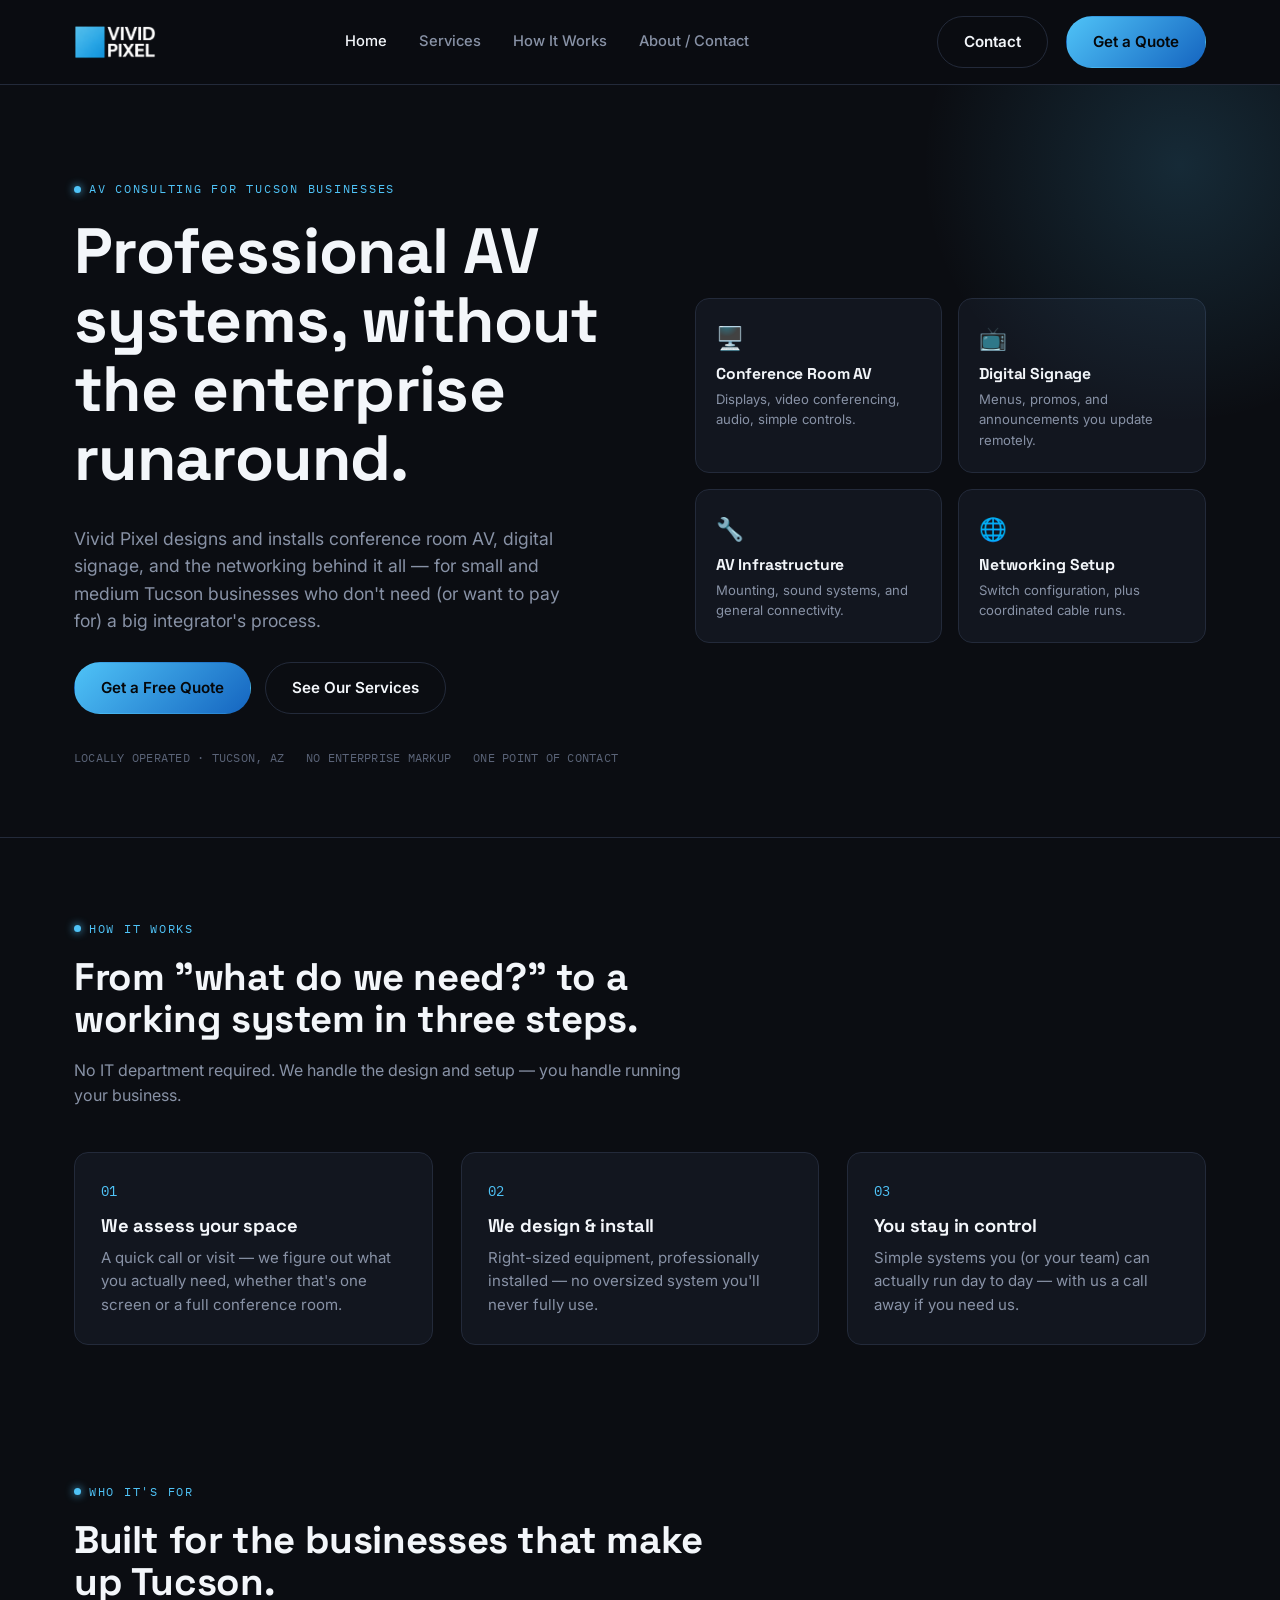
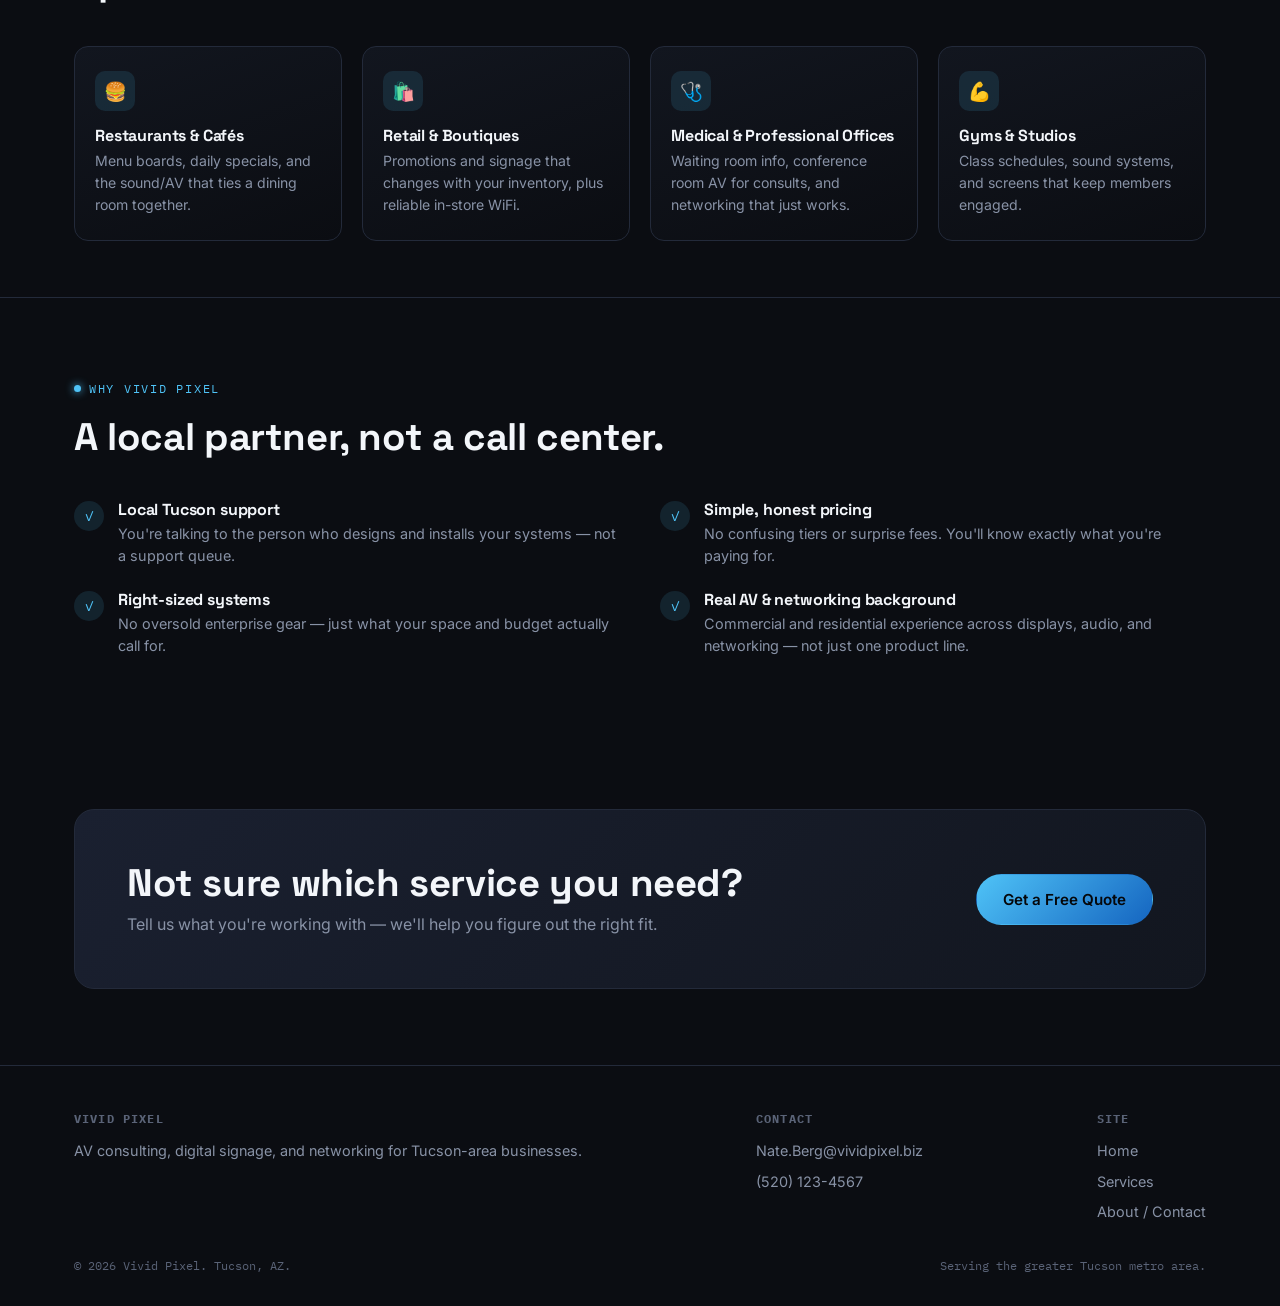
==== commit 006455c7: "Add files via upload" ====
--- a/index.html
+++ b/index.html
@@ -4,81 +4,62 @@
 <!-- ============================================================
      VIVID PIXEL — HOME PAGE
      ============================================================
-     This is the main landing page. There's one other page,
-     about.html (About / Contact + the quote form).
-
-     Both pages share two files:
-       - style.css   -> all the visual design (colors, fonts, layout)
-       - script.js   -> anything interactive (menu toggle, image
-                        rotation, the lightbox popup, the quote form)
-
-     If you want to change how something LOOKS, look in style.css.
-     If you want to change how something BEHAVES, look in script.js.
-     If you want to change WORDING or WHICH IMAGES show up, it's
-     usually right here in the HTML.
+     REPOSITIONING NOTE (read this if you're confused why this
+     looks different from before): this page used to lead entirely
+     with digital signage. It's now repositioned to lead with AV
+     consulting more broadly — conference room systems, digital
+     signage, AV infrastructure, and networking — with signage as
+     one strong offering among several rather than the whole pitch.
+     The detailed breakdown of each service now lives on
+     services.html; this page's job is to build trust fast and get
+     people to either Services or the quote form.
+
+     Page map for the whole site now:
+       - index.html     -> this page (Home)
+       - services.html   -> the detailed service-by-service breakdown
+       - about.html      -> About + the quote/contact form
+       - residential.html -> lighter-weight residential AV page (linked
+                             mainly from the footer, not the main nav,
+                             so it doesn't dilute the business-facing
+                             pitch — coming in a follow-up pass)
+
+     Same file-organization notes as before: style.css = how things
+     look, script.js = interactive behavior, this file = structure
+     and wording.
      ============================================================ -->
 <meta charset="UTF-8">
 <meta name="viewport" content="width=device-width, initial-scale=1.0">
-
-<!-- This is the text shown in the browser tab and in Google search results -->
-<title>Vivid Pixel — Digital Signage for Tucson Businesses</title>
-
-<!-- This "description" text is what often shows up under your link in Google
-     search results. Keep it short (under ~160 characters) and inviting. -->
-<meta name="description" content="Vivid Pixel puts easy, affordable digital signage on your screens — menus, promos, and updates you can push from your phone. Serving the Tucson, AZ metro area.">
-
-<!-- The little icon that shows up in the browser tab -->
+<title>Vivid Pixel — AV Consulting &amp; Digital Signage for Tucson Businesses</title>
+<meta name="description" content="Vivid Pixel designs and installs conference room AV, digital signage, and networking for Tucson-area businesses — professional systems without the enterprise price tag or process.">
 <link rel="icon" href="assets/branding/logo.png">
-
-<!-- These two lines load the fonts used across the whole site from Google
-     Fonts: Space Grotesk (headlines), Inter (body text), IBM Plex Mono
-     (the small uppercase labels like "DIGITAL SIGNAGE, MADE SIMPLE").
-     If you ever wanted different fonts, you'd change the font names in
-     BOTH this URL and in style.css's :root section at the very top. -->
 <link rel="preconnect" href="https://fonts.googleapis.com">
 <link href="https://fonts.googleapis.com/css2?family=Space+Grotesk:wght@500;700&family=Inter:wght@400;500;600&family=IBM+Plex+Mono:wght@400;500&display=swap" rel="stylesheet">
-
-<!-- The "?v=2" at the end is a cache-buster. Browsers aggressively cache
-     CSS/JS files, so if you ever edit style.css or script.js and your
-     changes don't seem to show up on the live site, just bump this to
-     ?v=3 (and do the same at the bottom for script.js) to force browsers
-     to grab the fresh version instead of an old cached copy. -->
+<!-- Cache-buster: bump ?v=2 to ?v=3 (here and on every page, plus the
+     script.js tag at the bottom of every page) if you edit style.css
+     or script.js and the live site doesn't seem to reflect it. -->
 <link rel="stylesheet" href="style.css?v=2">
 </head>
 <body>
 
 <!-- ============================================================
      HEADER / NAVIGATION
-     Appears identically at the top of every page. It's "sticky"
-     (stays visible when you scroll) — that's controlled by
-     .site-header in style.css.
+     Same header on every page. "Services" is now the main nav's
+     second link (replacing the old "How It Works"/"Who It's For"
+     anchor links, which still exist further down this page, just
+     without a dedicated top-nav shortcut — this keeps the nav from
+     getting crowded now that there's a full Services page too).
      ============================================================ -->
 <header class="site-header">
   <div class="wrap">
-    <!-- The logo image + wordmark. Clicking it always goes home. -->
     <a href="index.html" class="brand">
       <img src="assets/branding/logo-header.png" alt="Vivid Pixel" class="brand-logo" />
     </a>
-
-    <!-- Main nav links. On mobile/narrow screens these get hidden and
-         replaced by the ☰ hamburger button below (see .menu-toggle in
-         style.css, and the toggle logic in script.js). -->
     <nav class="main-nav">
-      <!-- aria-current="page" tells screen readers (and our CSS) which
-           link represents the page you're currently on — that's what
-           makes "Home" appear brighter/highlighted here. -->
       <a class="nav-link" href="index.html" aria-current="page">Home</a>
-      <!-- These two links jump down to sections further down THIS page,
-           using the #id of the section (see id="how-it-works" and
-           id="who-its-for" below). -->
+      <a class="nav-link" href="services.html">Services</a>
       <a class="nav-link" href="index.html#how-it-works">How It Works</a>
-      <a class="nav-link" href="index.html#who-its-for">Who It's For</a>
       <a class="nav-link" href="about.html">About / Contact</a>
     </nav>
-
-    <!-- Buttons on the far right, plus the mobile hamburger button.
-         "Get a Quote" links to about.html and then jumps straight to
-         the form using #quote (the form's section has id="quote"). -->
     <div class="nav-cta">
       <a href="about.html" class="btn btn-ghost">Contact</a>
       <a href="about.html#quote" class="btn btn-primary">Get a Quote</a>
@@ -90,127 +71,116 @@
 <main>
   <!-- ============================================================
        HERO SECTION
-       The big intro block at the top: headline + subtext + buttons
-       on the left, and the "live preview" mock screen on the right
-       showing real example photos.
+       Rewritten to lead with the AV consulting positioning instead
+       of signage specifically. The visual on the right is now a
+       compact "4 services at a glance" card stack instead of the
+       old animated mock screen — each card is a real, clickable
+       link straight into that section of services.html. This does
+       double duty: it's the hero visual AND a quick way to jump
+       straight to the service you care about.
+
+       The old animated live-preview mock screen (with the real
+       example photos and the click-to-enlarge lightbox) still
+       exists — it just moved to the Digital Signage section of
+       services.html, where it fits better now.
        ============================================================ -->
   <section class="hero">
     <div class="wrap hero-grid">
-      <!-- LEFT SIDE: headline, subtext, buttons, trust badges -->
       <div class="hero-copy">
-        <!-- The small blue uppercase label above the headline -->
-        <span class="eyebrow">Digital Signage, Made Simple</span>
-        <h1>Turn any screen into a living Tucson storefront.</h1>
-        <p class="lead">Vivid Pixel installs and manages digital signage for small and medium businesses across the Tucson metro — menus, promos, hours, and announcements you update from your phone in seconds.</p>
-
-        <!-- The two call-to-action buttons -->
+        <span class="eyebrow">AV Consulting for Tucson Businesses</span>
+        <h1>Professional AV systems, without the enterprise runaround.</h1>
+        <p class="lead">Vivid Pixel designs and installs conference room AV, digital signage, and the networking behind it all — for small and medium Tucson businesses who don't need (or want to pay for) a big integrator's process.</p>
         <div class="hero-actions">
           <a href="about.html#quote" class="btn btn-primary">Get a Free Quote</a>
-          <a href="#how-it-works" class="btn btn-ghost">See How It Works</a>
-        </div>
-
-        <!-- The small row of trust points under the buttons
-             (LOCALLY OPERATED · NO LONG CONTRACTS · etc.) -->
+          <a href="services.html" class="btn btn-ghost">See Our Services</a>
+        </div>
+        <!-- Trust row rewritten to match the broader positioning —
+             the old version's "UPDATES FROM ANY DEVICE" line was
+             signage-specific, so it moved down into the Digital
+             Signage section of services.html instead. -->
         <div class="hero-trust">
           <span>LOCALLY OPERATED · TUCSON, AZ</span>
-          <span>NO LONG CONTRACTS</span>
-          <span>UPDATES FROM ANY DEVICE</span>
-        </div>
-      </div>
-
-      <!-- RIGHT SIDE: the "live preview" mock signage screen.
-           This is the site's signature visual — it makes a fake TV
-           screen and cycles through real example photos inside it,
-           just like a real Yodeck-powered display would rotate
-           content. The cycling and click-to-enlarge behavior is all
-           handled in script.js, not here. -->
+          <span>NO ENTERPRISE MARKUP</span>
+          <span>ONE POINT OF CONTACT</span>
+        </div>
+      </div>
+
+      <!-- The "4 services at a glance" card stack. Each .service-peek
+           card links straight to that service's section on
+           services.html using an anchor (#conference-room, #signage,
+           etc. — those ids are defined on services.html itself). If
+           you ever add a 5th service line, copy one of these blocks
+           and add a matching section + id over on services.html. -->
       <div class="hero-visual">
-        <div class="screen-mockup">
-          <!-- The thin bar above the "screen" with the pulsing blue
-               dot and "LIVE PREVIEW" label -->
-          <div class="screen-mockup-bar">
-            <span class="live">LIVE PREVIEW</span>
-            <span>REAL CUSTOMER USE CASES</span>
-          </div>
-
-          <!-- The "screen" itself. Each .slide is one photo.
-               HOW TO ADD/REMOVE/REORDER PHOTOS:
-               - To add a new example photo, copy one of the <div class="slide">
-                 blocks below, paste it as a new one, and point its <img src="">
-                 at your new file (upload it into assets/industries/ first).
-               - To remove one, just delete its whole <div class="slide">...</div> block.
-               - The FIRST slide should keep the class="slide active" —
-                 that's what makes it the one visible when the page loads.
-                 script.js automatically cycles through however many
-                 slides exist, so you don't need to touch script.js at
-                 all when adding/removing photos.
-               - class="lightbox-trigger" is what makes an image
-                 clickable to view enlarged — keep that on any slide
-                 image you want to be clickable. -->
-          <div class="screen image-screen">
-            <div class="slide active">
-              <img src="assets/industries/sportsbar-menu-01.png" alt="Sports bar menu screen preview" class="lightbox-trigger" />
-            </div>
-            <div class="slide">
-              <img src="assets/industries/salon-services-01.png" alt="Salon services screen preview" class="lightbox-trigger" />
-            </div>
-            <div class="slide">
-              <img src="assets/industries/restaurant-menu-01.png" alt="Restaurant menu screen preview" class="lightbox-trigger" />
-            </div>
-          </div>
-        </div>
-        <p class="mockup-caption">Examples of digital signage deployed in real business environments — click an image to enlarge.</p>
-      </div>
-    </div>
-  </section>
-
-  <!-- A plain horizontal line used a couple times on the page as a
-       simple section divider. Purely visual, styled by .divider. -->
+        <div class="service-peek-grid">
+          <a href="services.html#conference-room" class="service-peek">
+            <span class="icon">🖥️</span>
+            <h3>Conference Room AV</h3>
+            <p>Displays, video conferencing, audio, simple controls.</p>
+          </a>
+          <a href="services.html#signage" class="service-peek">
+            <span class="icon">📺</span>
+            <h3>Digital Signage</h3>
+            <p>Menus, promos, and announcements you update remotely.</p>
+          </a>
+          <a href="services.html#av-infrastructure" class="service-peek">
+            <span class="icon">🔧</span>
+            <h3>AV Infrastructure</h3>
+            <p>Mounting, sound systems, and general connectivity.</p>
+          </a>
+          <a href="services.html#networking" class="service-peek">
+            <span class="icon">🌐</span>
+            <h3>Networking Setup</h3>
+            <p>Switch configuration, plus coordinated cable runs.</p>
+          </a>
+        </div>
+      </div>
+    </div>
+  </section>
+
   <hr class="divider">
 
   <!-- ============================================================
-       HOW IT WORKS — the 3-step process cards
-       id="how-it-works" is what the nav link above jumps to.
+       HOW IT WORKS
+       Rewritten to describe the general engagement process across
+       ANY service line, not just signage specifically — the old
+       signage-specific detail ("your first playlist gets loaded")
+       still exists, just moved into the Digital Signage section of
+       services.html where it's relevant again.
        ============================================================ -->
   <section id="how-it-works">
     <div class="wrap">
       <div class="section-head">
         <span class="eyebrow">How It Works</span>
-        <h2>From blank wall to running screen in three steps.</h2>
-        <p>No IT department required. We handle the setup — you handle the content, whenever you want to change it.</p>
-      </div>
-      <!-- Each .step is one numbered card. To add a 4th step, copy one
-           of these blocks and change the number/heading/text. If you
-           add a 4th, you may want to widen .steps in style.css from
-           3 columns to 4 (grid-template-columns) so they still fit
-           in one row on desktop — otherwise it'll just wrap, which
-           still looks fine. -->
+        <h2>From "what do we need?" to a working system in three steps.</h2>
+        <p>No IT department required. We handle the design and setup — you handle running your business.</p>
+      </div>
       <div class="steps">
         <div class="step">
           <span class="num">01</span>
-          <h3>We talk it through</h3>
-          <p>A quick call or visit to your location — we figure out how many screens you need and where they'll go.</p>
+          <h3>We assess your space</h3>
+          <p>A quick call or visit — we figure out what you actually need, whether that's one screen or a full conference room.</p>
         </div>
         <div class="step">
           <span class="num">02</span>
-          <h3>We install &amp; set up</h3>
-          <p>Screens go up, players get connected, and your first playlist of menus, hours, and promos gets loaded.</p>
+          <h3>We design &amp; install</h3>
+          <p>Right-sized equipment, professionally installed — no oversized system you'll never fully use.</p>
         </div>
         <div class="step">
           <span class="num">03</span>
           <h3>You stay in control</h3>
-          <p>Update content yourself from your phone or laptop any time — or have us make the changes for you.</p>
-        </div>
-      </div>
-    </div>
-  </section>
-
-  <!-- ============================================================
-       WHO IT'S FOR — the 4 business-type cards with emoji icons
-       id="who-its-for" is what the nav link jumps to.
-       class="tight" just means this section has slightly less
-       top/bottom padding than a normal section (see "section.tight"
-       in style.css).
+          <p>Simple systems you (or your team) can actually run day to day — with us a call away if you need us.</p>
+        </div>
+      </div>
+    </div>
+  </section>
+
+  <!-- ============================================================
+       WHO IT'S FOR
+       Kept from the original site — this business-type grid is
+       still broadly true regardless of which specific service a
+       given business ends up needing, so it didn't need a rewrite,
+       just kept as general trust-building/relatability content.
        ============================================================ -->
   <section id="who-its-for" class="tight">
     <div class="wrap">
@@ -218,31 +188,26 @@
         <span class="eyebrow">Who It's For</span>
         <h2>Built for the businesses that make up Tucson.</h2>
       </div>
-      <!-- Each .use-card is one business type. The emoji in .icon is
-           just plain text — you can swap any emoji for another one
-           directly (no image file needed). To add a 5th card, copy
-           a whole .use-card block; the grid below will automatically
-           wrap it to a new row. -->
       <div class="use-grid">
         <div class="use-card">
           <div class="icon">🍔</div>
           <h3>Restaurants &amp; Cafés</h3>
-          <p>Menu boards and daily specials that update without reprinting a thing.</p>
+          <p>Menu boards, daily specials, and the sound/AV that ties a dining room together.</p>
         </div>
         <div class="use-card">
           <div class="icon">🛍️</div>
           <h3>Retail &amp; Boutiques</h3>
-          <p>Promotions, new arrivals, and sale signage that changes with your inventory.</p>
+          <p>Promotions and signage that changes with your inventory, plus reliable in-store WiFi.</p>
         </div>
         <div class="use-card">
           <div class="icon">🩺</div>
           <h3>Medical &amp; Professional Offices</h3>
-          <p>Waiting room info, wait times, and announcements that keep clients informed.</p>
+          <p>Waiting room info, conference room AV for consults, and networking that just works.</p>
         </div>
         <div class="use-card">
           <div class="icon">💪</div>
           <h3>Gyms &amp; Studios</h3>
-          <p>Class schedules, member shoutouts, and promos on repeat throughout the day.</p>
+          <p>Class schedules, sound systems, and screens that keep members engaged.</p>
         </div>
       </div>
     </div>
@@ -251,7 +216,11 @@
   <hr class="divider">
 
   <!-- ============================================================
-       WHY VIVID PIXEL — the 4-point checklist with checkmarks
+       WHY VIVID PIXEL
+       Mostly kept as-is — still accurate under the broader
+       positioning. Only the last point was reworded slightly since
+       "AV know-how built in" now undersells the point a bit, given
+       AV expertise is the whole headline rather than a bonus.
        ============================================================ -->
   <section>
     <div class="wrap">
@@ -259,14 +228,12 @@
         <span class="eyebrow">Why Vivid Pixel</span>
         <h2>A local partner, not a call center.</h2>
       </div>
-      <!-- Each .why-item is one row with a ✓ mark. Same pattern as
-           the use-cards above — copy a block to add another point. -->
       <div class="why-grid">
         <div class="why-item">
           <span class="mark">✓</span>
           <div>
             <h3>Local Tucson support</h3>
-            <p>You're talking to the person who installs and manages your screens — not a support queue.</p>
+            <p>You're talking to the person who designs and installs your systems — not a support queue.</p>
           </div>
         </div>
         <div class="why-item">
@@ -279,15 +246,15 @@
         <div class="why-item">
           <span class="mark">✓</span>
           <div>
-            <h3>Update from anywhere</h3>
-            <p>Change your screens from your phone between classes, shifts, or table turns.</p>
+            <h3>Right-sized systems</h3>
+            <p>No oversold enterprise gear — just what your space and budget actually call for.</p>
           </div>
         </div>
         <div class="why-item">
           <span class="mark">✓</span>
           <div>
-            <h3>AV know-how built in</h3>
-            <p>Backed by hands-on experience with both commercial and residential AV, not just software.</p>
+            <h3>Real AV &amp; networking background</h3>
+            <p>Commercial and residential experience across displays, audio, and networking — not just one product line.</p>
           </div>
         </div>
       </div>
@@ -296,15 +263,13 @@
 
   <!-- ============================================================
        BOTTOM CALL-TO-ACTION BAND
-       The highlighted box right before the footer, nudging people
-       toward the quote form one more time.
        ============================================================ -->
   <section>
     <div class="wrap">
       <div class="cta-band">
         <div>
-          <h2>Ready to see it on your wall?</h2>
-          <p>Get a free, no-pressure quote for your business.</p>
+          <h2>Not sure which service you need?</h2>
+          <p>Tell us what you're working with — we'll help you figure out the right fit.</p>
         </div>
         <a href="about.html#quote" class="btn btn-primary">Get a Free Quote</a>
       </div>
@@ -314,61 +279,36 @@
 
 <!-- ============================================================
      FOOTER
-     Identical on every page. Three columns: brand blurb, contact
-     info, and site links, plus a copyright line at the very bottom.
+     Same as before, with "Services" added to the Site links column.
+     A "Residential AV" link will be added here once residential.html
+     is built in the next pass — not added yet since it would 404.
      ============================================================ -->
 <footer class="site-footer">
   <div class="wrap">
     <div class="footer-grid">
       <div class="footer-col">
         <h4>Vivid Pixel</h4>
-        <p>Digital signage for Tucson metro businesses.</p>
+        <p>AV consulting, digital signage, and networking for Tucson-area businesses.</p>
       </div>
       <div class="footer-col">
         <h4>Contact</h4>
-        <!-- mailto: link opens the visitor's own email app addressed to you.
-             tel: link lets mobile visitors tap to call directly.
-             NOTE: (520) 123-4567 is still a placeholder number — see the
-             note in about.html near the same phone number for details. -->
         <a href="mailto:Nate.Berg@vividpixel.biz">Nate.Berg@vividpixel.biz</a>
         <a href="tel:5201234567">(520) 123-4567</a>
       </div>
       <div class="footer-col">
         <h4>Site</h4>
         <a href="index.html">Home</a>
+        <a href="services.html">Services</a>
         <a href="about.html">About / Contact</a>
       </div>
     </div>
     <div class="footer-bottom">
-      <!-- Just plain text — this year doesn't update automatically.
-           If you want a "live" copyright year that always shows the
-           current year, that would need a small script.js addition;
-           for now, just update the "2026" by hand if it ever matters. -->
       <span>© 2026 Vivid Pixel. Tucson, AZ.</span>
       <span>Serving the greater Tucson metro area.</span>
     </div>
   </div>
 </footer>
 
-<!-- ============================================================
-     LIGHTBOX POPUP (hidden by default)
-     This is the dark overlay + enlarged image that appears when you
-     click one of the hero's preview images. It's a single shared
-     element — script.js just swaps its image source depending on
-     which thumbnail you clicked, rather than creating a new popup
-     each time. You shouldn't need to touch this markup; the
-     click-to-open, click-outside-to-close, and Escape-key-to-close
-     behavior all lives in script.js.
-     ============================================================ -->
-<div id="lightbox" class="lightbox" aria-hidden="true">
-  <button class="lightbox-close" aria-label="Close enlarged image">&times;</button>
-  <img class="lightbox-img" src="" alt="">
-</div>
-
-<!-- Loads the interactive behavior — see script.js for all the comments
-     on what each piece does. Same cache-busting note as the CSS link
-     above: bump ?v=2 to ?v=3 if you edit script.js and don't see the
-     change take effect. -->
 <script src="script.js?v=2"></script>
 </body>
 </html>
--- a/style.css
+++ b/style.css
@@ -456,6 +456,97 @@
   filter: brightness(1.08);
 }
 
+/* ================================================================
+   HOME HERO — "SERVICE PEEK" CARDS
+   ================================================================
+   The 2x2 grid of clickable service cards that replaced the old
+   animated mock-screen as the Home page hero's visual. Each card is
+   an <a> tag linking straight to that service's section on
+   services.html (via #conference-room, #signage, etc.).
+
+   If you add a 5th service someday: copy a card block in
+   index.html, and this grid will wrap it automatically — but with
+   5 cards in a 2-column grid the last one sits alone on its own
+   row, which looks a bit lopsided. Either add a 6th, or change
+   "repeat(2, 1fr)" below to "repeat(3, 1fr)". */
+.service-peek-grid {
+  display: grid;
+  grid-template-columns: repeat(2, 1fr);
+  gap: 16px;
+}
+/* Stack to a single column on very narrow phones */
+@media (max-width: 480px) { .service-peek-grid { grid-template-columns: 1fr; } }
+
+.service-peek {
+  display: block; /* it's an <a> tag — this makes it behave as a full card rather than an inline text link */
+  background: var(--surface);
+  border: 1px solid var(--border);
+  border-radius: var(--radius);
+  padding: 22px 20px;
+  transition: border-color 0.15s ease, transform 0.15s ease;
+}
+/* Same lift-and-glow hover treatment used on the .use-card grid,
+   kept consistent so all clickable cards on the site feel alike */
+.service-peek:hover { border-color: var(--blue-light); transform: translateY(-3px); }
+.service-peek .icon { font-size: 1.4rem; margin-bottom: 10px; display: block; }
+.service-peek h3 { font-size: 0.98rem; margin-bottom: 6px; }
+.service-peek p { font-size: 0.82rem; margin: 0; }
+
+/* ================================================================
+   SERVICES PAGE (services.html)
+   ================================================================
+   .service-split is the two-column layout used where a service has
+   a visual next to its description (currently just Digital Signage,
+   which shows the mock screen). It's functionally the same as
+   .hero-grid, but named separately so it's obvious it's an
+   intentional reuse outside the hero rather than a copy/paste slip. */
+.service-split {
+  display: grid;
+  grid-template-columns: 1fr 1fr;
+  gap: 48px;
+  align-items: center;
+}
+@media (max-width: 900px) { .service-split { grid-template-columns: 1fr; } }
+
+/* The "what's included" checkmark list under each service's
+   description. The ✓ marks are drawn with ::before rather than
+   being real list bullets, which is why list-style is turned off. */
+.service-features {
+  list-style: none;
+  padding: 0;
+  margin: 20px 0 0 0;
+  display: grid;
+  gap: 10px;
+}
+.service-features li {
+  display: flex;
+  gap: 10px;
+  align-items: flex-start;
+  font-size: 0.92rem;
+  color: var(--muted);
+}
+.service-features li::before {
+  content: '✓';
+  color: var(--blue-light);
+  flex-shrink: 0; /* keeps the ✓ from shrinking when the text beside it wraps to multiple lines */
+  font-family: var(--font-mono);
+}
+
+/* A small callout box for being upfront about something. Currently
+   used once, under Networking Setup, to make clear that Cat5/6
+   cable runs are coordinated through a subcontractor rather than
+   done in-house. Kept generic in case another service needs a
+   similar disclosure later. */
+.service-note {
+  font-size: 0.85rem;
+  color: var(--muted-dim);
+  background: var(--surface);
+  border: 1px solid var(--border);
+  border-radius: var(--radius-sm);
+  padding: 12px 16px;
+  margin-top: 16px;
+}
+
 .mockup-caption {
   text-align: center;
   font-family: var(--font-mono);
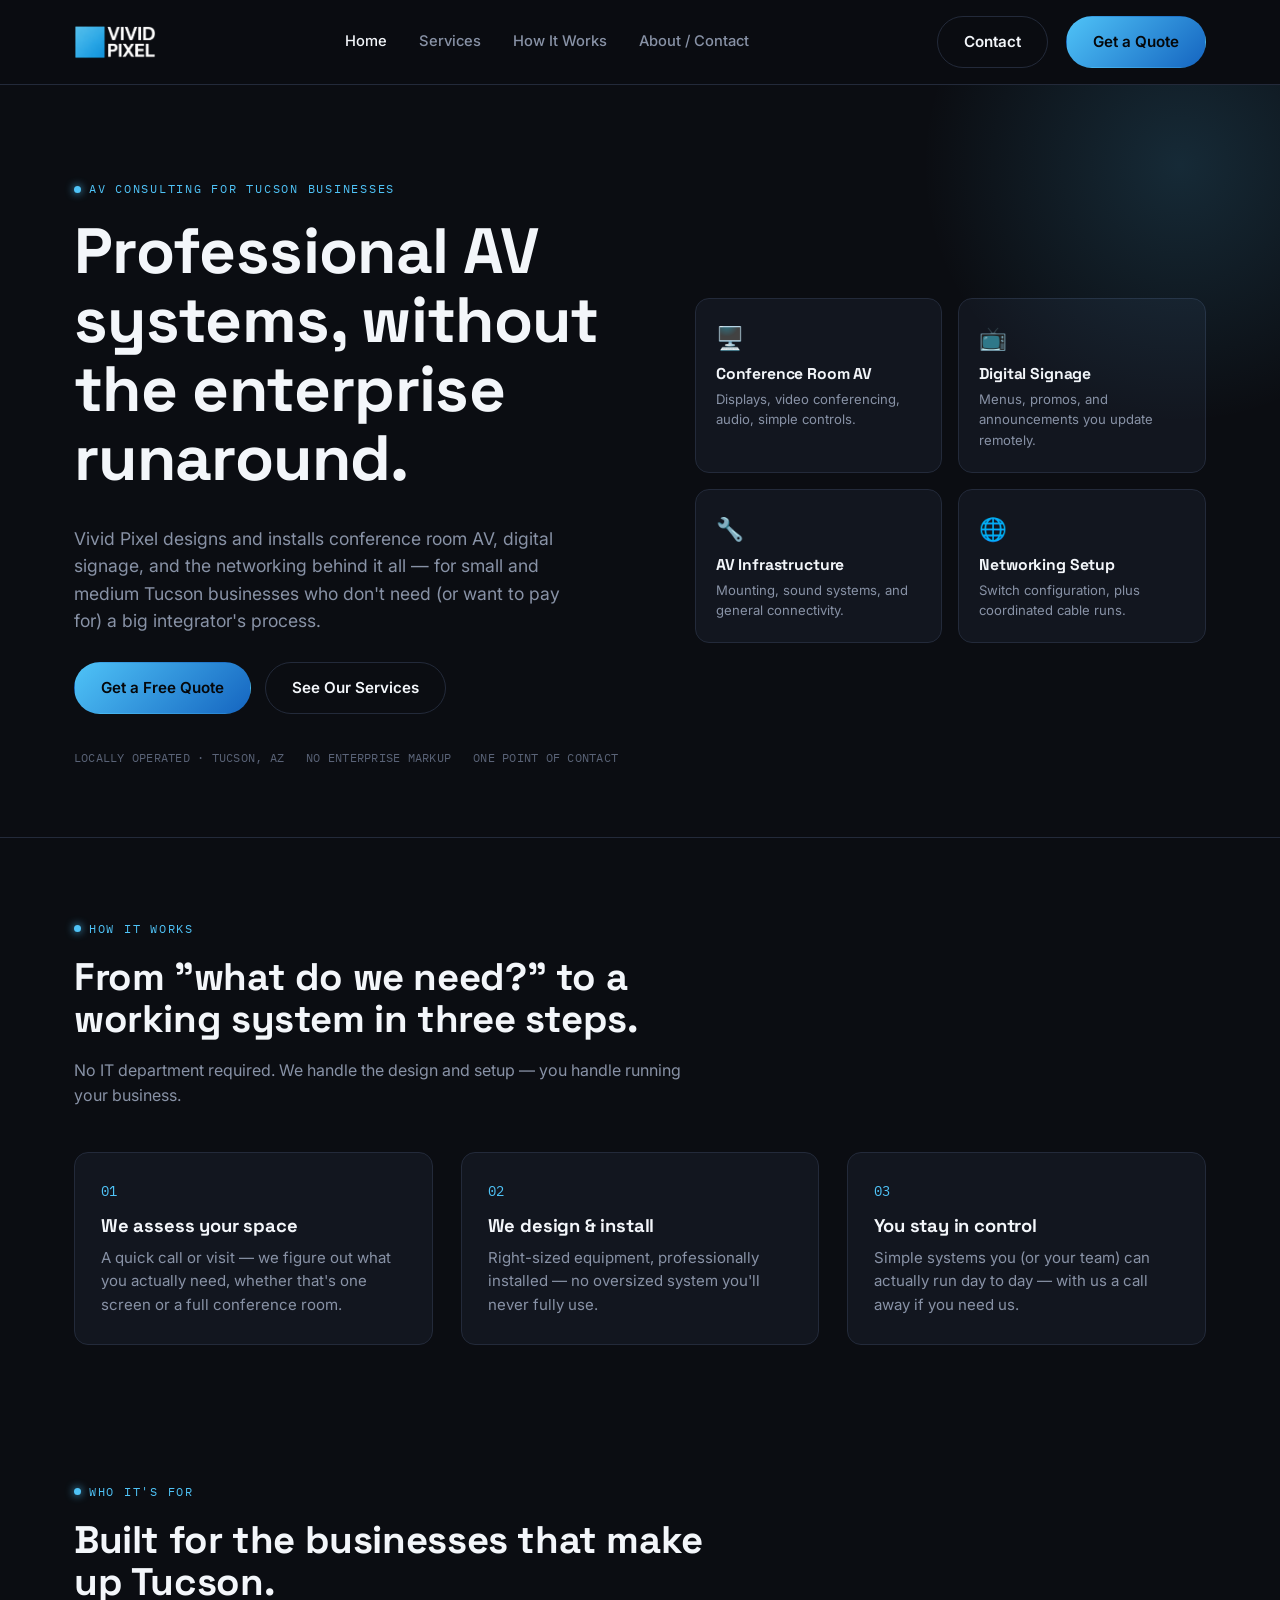
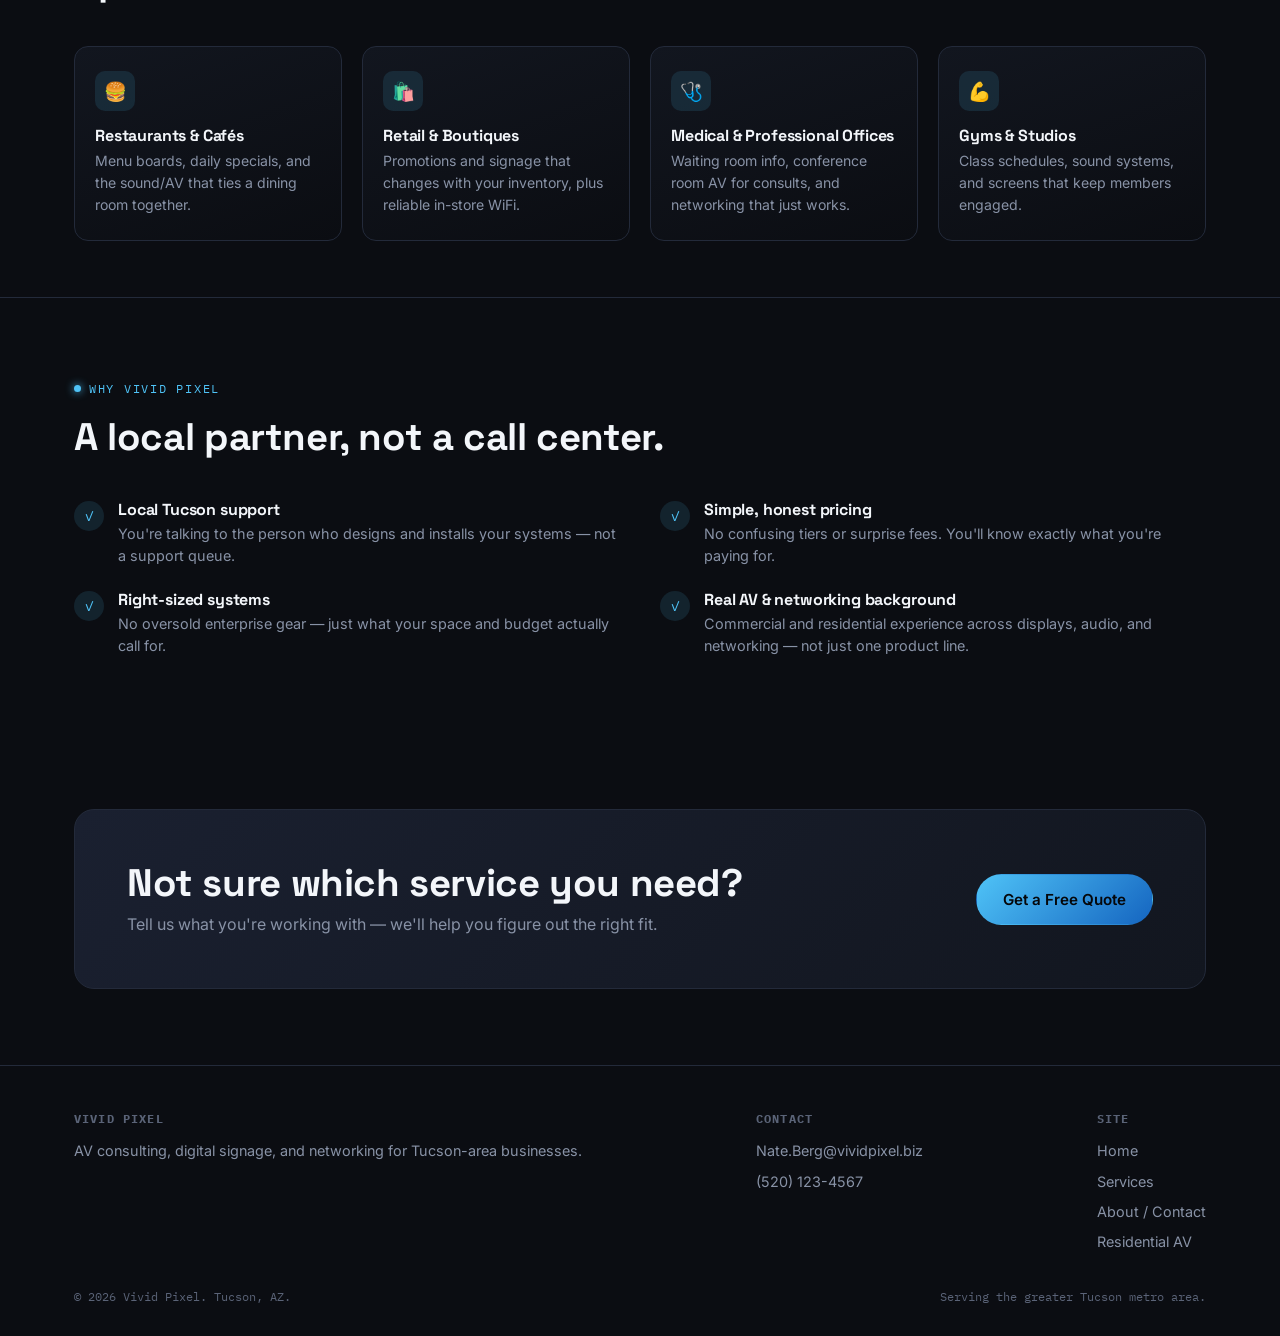
==== commit 3f3c2654: "Add files via upload" ====
--- a/index.html
+++ b/index.html
@@ -300,6 +300,7 @@
         <a href="index.html">Home</a>
         <a href="services.html">Services</a>
         <a href="about.html">About / Contact</a>
+        <a href="residential.html">Residential AV</a>
       </div>
     </div>
     <div class="footer-bottom">
